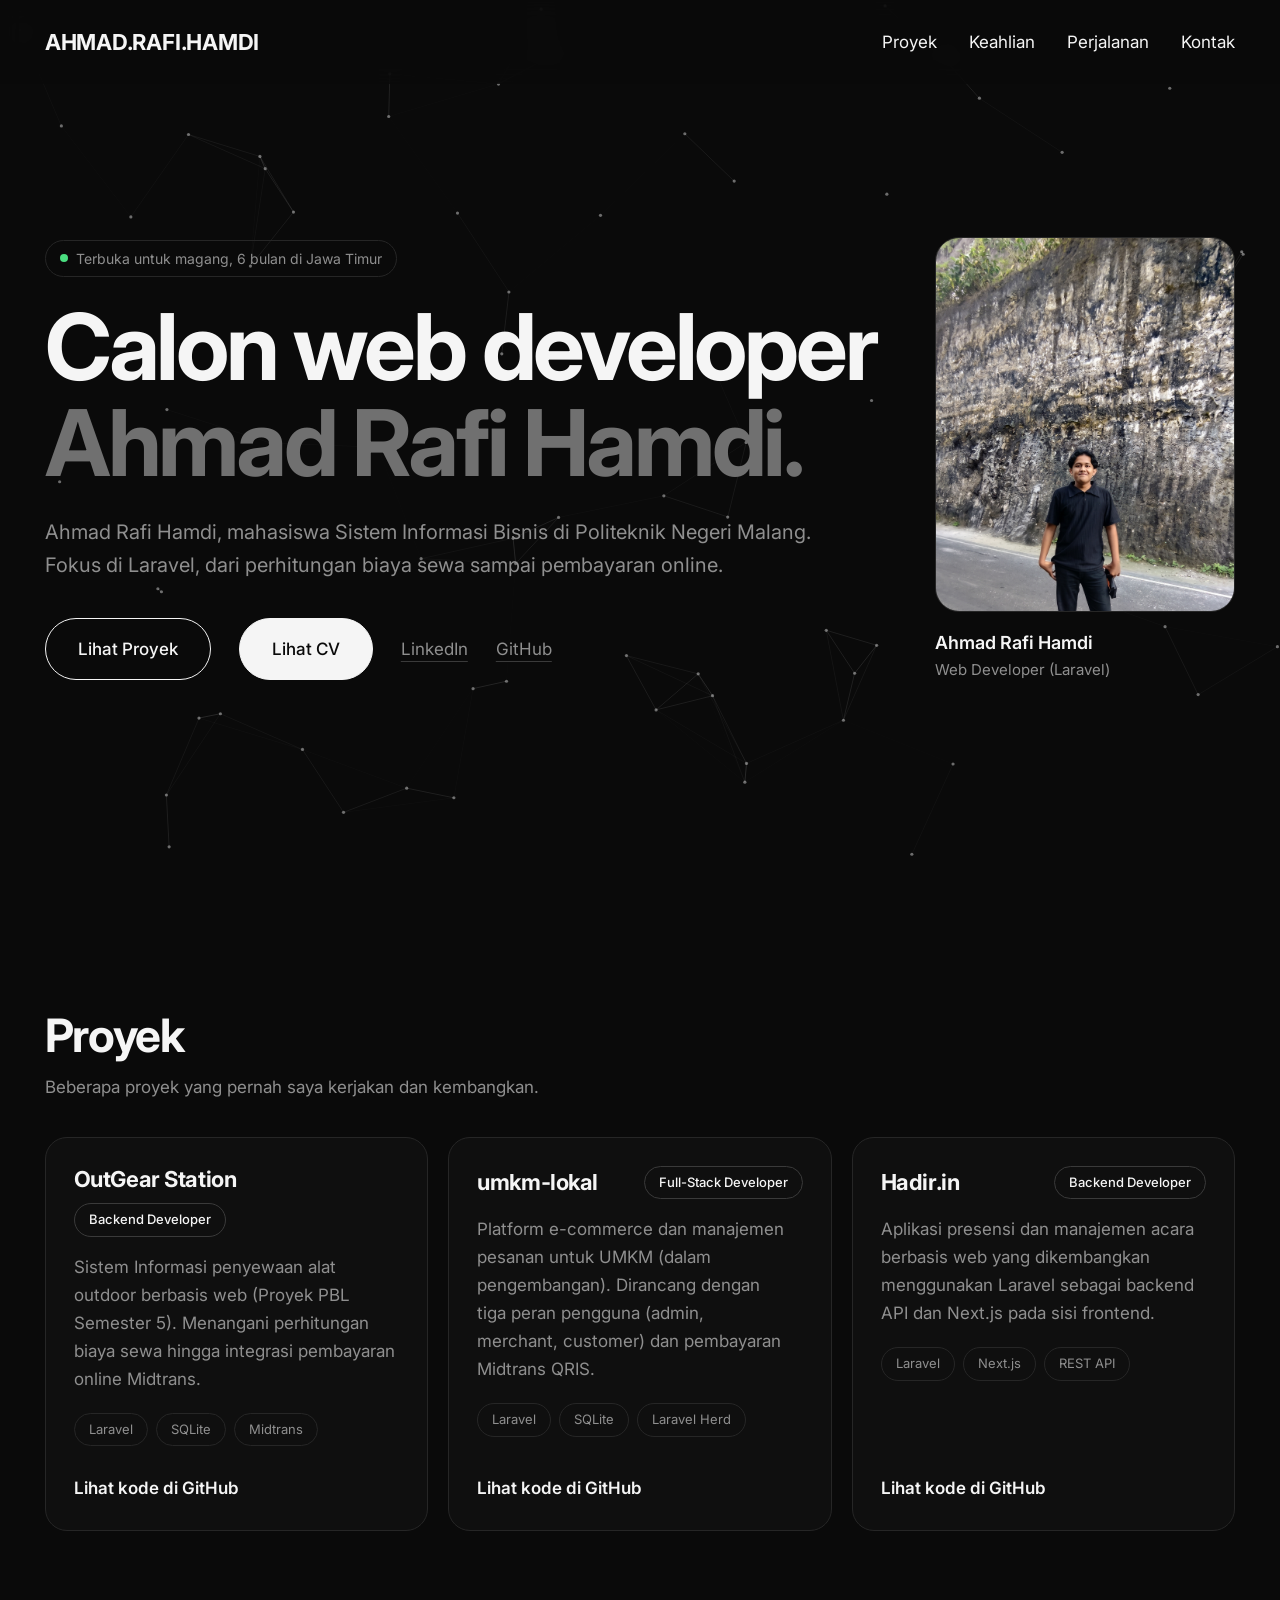
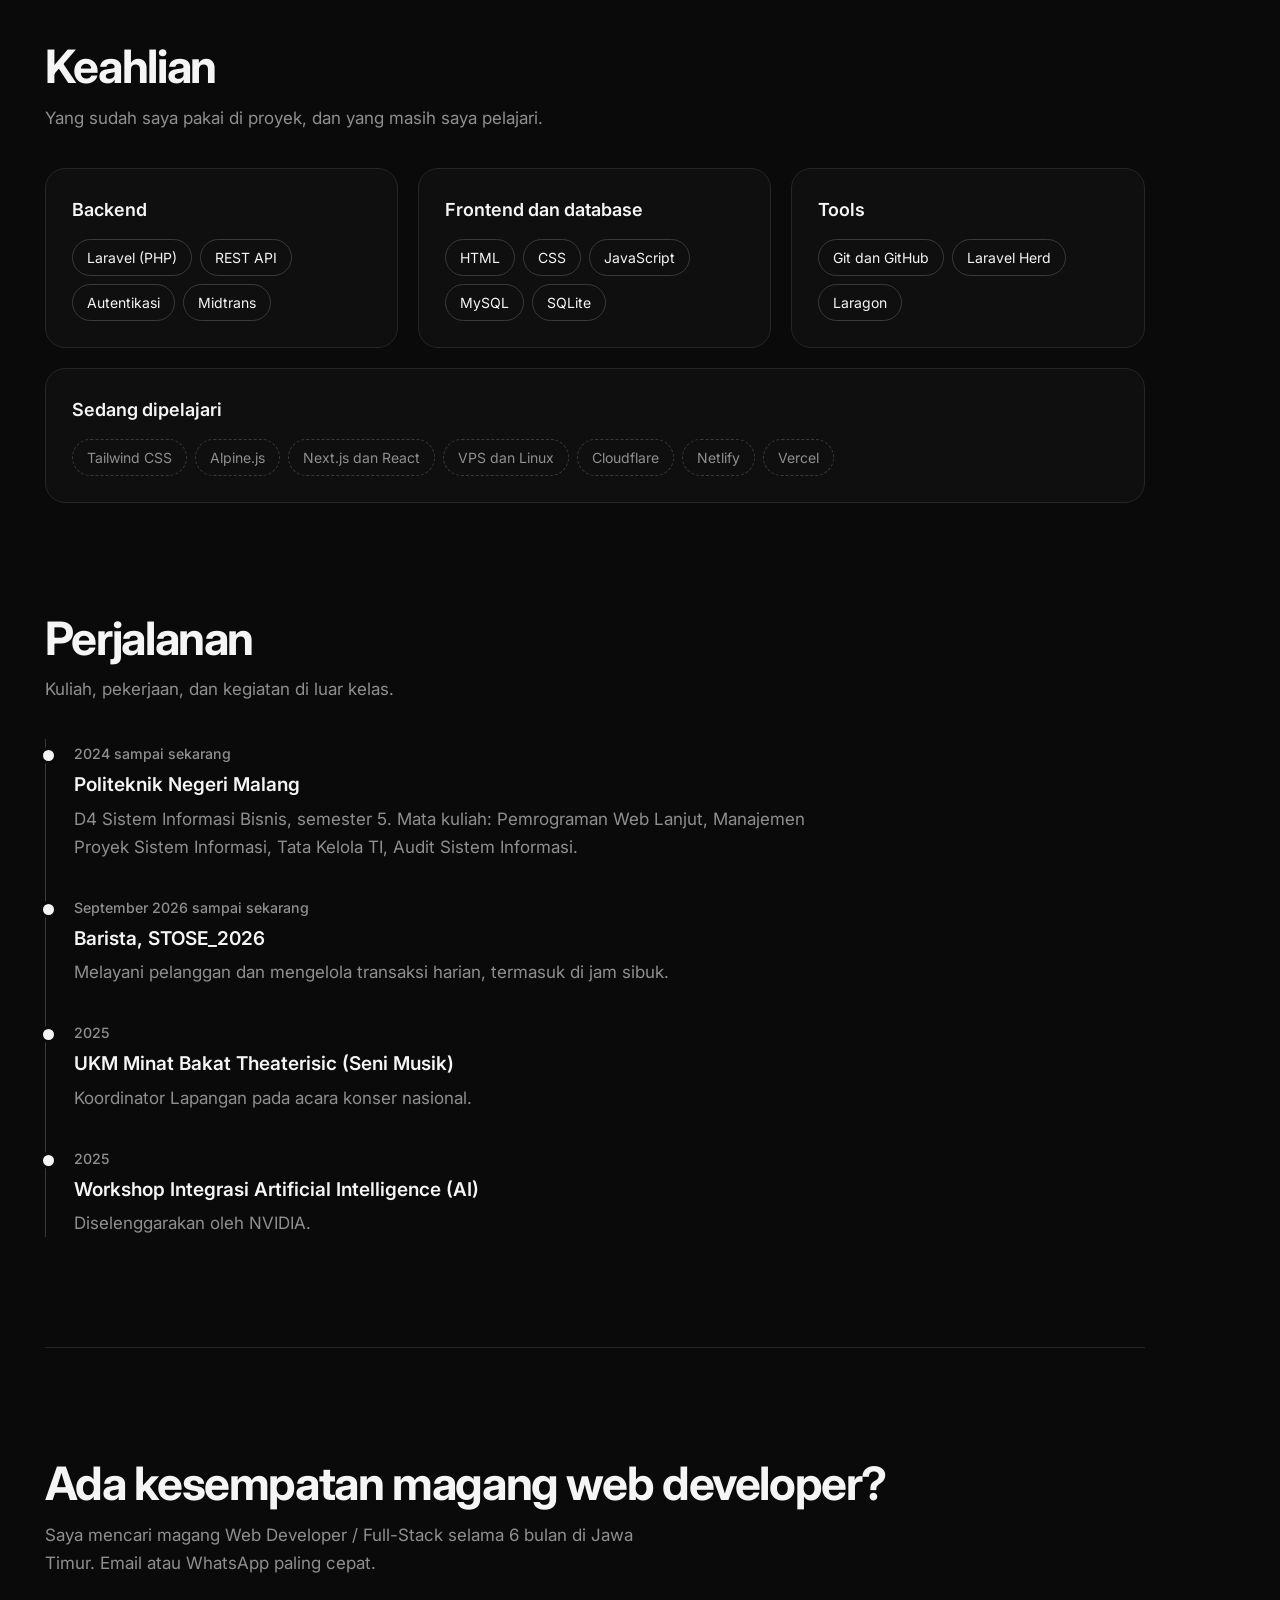
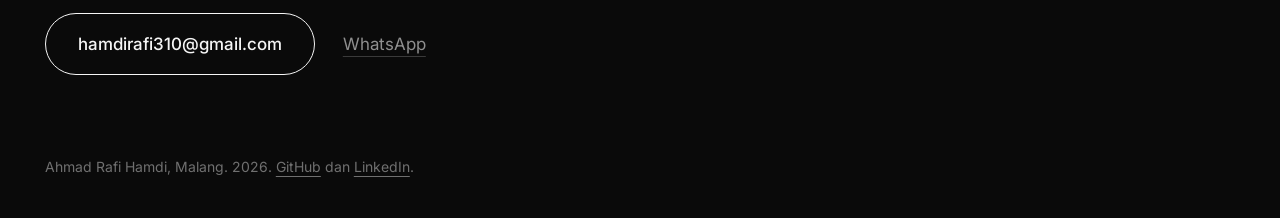
==== index.html @ 50f3faef "LAGI" ====
<!doctype html>
<html lang="id">

<head>
  <meta charset="utf-8">
  <meta name="viewport" content="width=device-width, initial-scale=1, viewport-fit=cover">
  <title>Ahmad Rafi Hamdi | Web Developer</title>
  <meta name="description"
    content="Portofolio Ahmad Rafi Hamdi, mahasiswa Sistem Informasi Bisnis Polinema yang berfokus pada Laravel dan mencari magang Web Developer / Full-Stack.">
  <meta name="theme-color" content="#0A0A0A">
  <meta property="og:type" content="website">
  <meta property="og:title" content="Ahmad Rafi Hamdi | Web Developer (Laravel)">
  <meta property="og:description"
    content="Mahasiswa Sistem Informasi Bisnis Polinema. Backend Laravel, integrasi Midtrans. Mencari magang Web Developer / Full-Stack di Jawa Timur.">
  <link rel="icon"
    href="data:image/svg+xml,%3Csvg xmlns='http://www.w3.org/2000/svg' viewBox='0 0 64 64'%3E%3Crect width='64' height='64' rx='16' fill='%230A0A0A'/%3E%3Ctext x='32' y='42' font-size='28' font-weight='800' text-anchor='middle' fill='white' font-family='sans-serif'%3ERH%3C/text%3E%3C/svg%3E">
  <link rel="preconnect" href="https://fonts.googleapis.com">
  <link rel="preconnect" href="https://fonts.gstatic.com" crossorigin>
  <link href="https://fonts.googleapis.com/css2?family=Inter:wght@400;500;600;700&display=swap" rel="stylesheet">
  <link rel="stylesheet" href="style.css">
</head>

<body>
  <!-- Latar bintang-bintang (digambar oleh script.js) -->
  <canvas id="bg" aria-hidden="true"></canvas>

  <a class="skip" href="#isi">Lewati ke konten</a>
  <header class="nav">
    <div class="wrap">
      <a class="logo" href="#">AHMAD.RAFI.HAMDI</a>
      <nav aria-label="Navigasi utama">
        <a href="#proyek">Proyek</a><a href="#keahlian">Keahlian</a><a href="#perjalanan">Perjalanan</a><a
          href="#kontak">Kontak</a>
      </nav>
    </div>
  </header>

  <main class="wrap" id="isi">
    <!-- Hero -->
    <div class="hero">
      <div>
        <span class="badge">Terbuka untuk magang, 6 bulan di Jawa Timur</span>
        <h1>Calon web developer <span class="redup">Ahmad Rafi Hamdi.</span></h1>
        <p class="lead">Ahmad Rafi Hamdi, mahasiswa Sistem Informasi Bisnis di Politeknik Negeri Malang. Fokus di
          Laravel, dari perhitungan biaya sewa sampai pembayaran online.</p>
        <div class="aksi">
          <a class="btn" href="#proyek">Lihat Proyek</a>
          <!-- Buka CV di tab baru (Preview di browser) -->
          <a class="btn isi" href="https://hamdirafi.github.io/Ahmad_Rafi_Hamdi/CV%20(A4).pdf" target="_blank">Lihat
            CV</a>
          <a class="tautan" href="https://www.linkedin.com/in/ahmad-rafi-hamdi-a902a7327/">LinkedIn</a>
          <a class="tautan" href="https://github.com/hamdirafi">GitHub</a>
        </div>
      </div>
      <div class="id">
        <!-- Foto: simpan di folder yang sama dengan file ini, dengan nama foto.jpeg
           (nama foto.jpg, foto.png, atau foto.webp juga dicoba otomatis).
           Kalau tidak ada yang cocok, tampil inisial RH. -->
        <div class="foto">
          <span class="inisial" aria-hidden="true">RH</span>
          <img src="foto.jpeg" alt="Foto Ahmad Rafi Hamdi" width="400" height="500"
            onerror="var d=['foto.jpg','foto.JPG','foto.png','foto.webp'],n=+(this.dataset.n||0);if(n<d.length){this.dataset.n=n+1;this.src=d[n]}else{this.remove()}">
        </div>
        <h3>Ahmad Rafi Hamdi</h3>
        <p>Web Developer (Laravel)</p>
      </div>
    </div>

    <!-- Proyek -->
    <section id="proyek">
      <h2>Proyek</h2>
      <p class="sub">Beberapa proyek yang pernah saya kerjakan dan kembangkan.</p>
      <div class="kartu-grid">

        <article class="kartu">
          <div class="kartu-atas">
            <h3>OutGear Station</h3><span class="peran">Backend Developer</span>
          </div>
          <p class="desc">Sistem Informasi penyewaan alat outdoor berbasis web (Proyek PBL Semester 5). Menangani
            perhitungan biaya sewa hingga integrasi pembayaran online Midtrans.</p>
          <div class="tags"><span class="tag">Laravel</span><span class="tag">SQLite</span><span
              class="tag">Midtrans</span></div>
          <a class="repo" href="https://github.com/fael83/Pbl-Smt5_Outgear-Station">Lihat kode di GitHub</a>
        </article>

        <article class="kartu">
          <div class="kartu-atas">
            <h3>umkm-lokal</h3><span class="peran">Full-Stack Developer</span>
          </div>
          <p class="desc">Platform e-commerce dan manajemen pesanan untuk UMKM (dalam pengembangan). Dirancang dengan
            tiga peran pengguna (admin, merchant, customer) dan pembayaran Midtrans QRIS.</p>
          <div class="tags"><span class="tag">Laravel</span><span class="tag">SQLite</span><span class="tag">Laravel
              Herd</span></div>
          <a class="repo" href="https://github.com/hamdirafi/umkm-lokal">Lihat kode di GitHub</a>
        </article>

        <article class="kartu">
          <div class="kartu-atas">
            <h3>Hadir.in</h3><span class="peran">Backend Developer</span>
          </div>
          <p class="desc">Aplikasi presensi dan manajemen acara berbasis web yang dikembangkan menggunakan Laravel
            sebagai backend API dan Next.js pada sisi frontend.</p>
          <div class="tags"><span class="tag">Laravel</span><span class="tag">Next.js</span><span class="tag">REST
              API</span></div>
          <a class="repo" href="https://github.com/hamdirafi/hadirin-backend">Lihat kode di GitHub</a>
        </article>

      </div>
    </section>

    <!-- Keahlian -->
    <section id="keahlian" class="col">
      <h2>Keahlian</h2>
      <p class="sub">Yang sudah saya pakai di proyek, dan yang masih saya pelajari.</p>
      <div class="skills">
        <div class="box">
          <h3>Backend</h3>
          <div class="chips"><span class="chip">Laravel (PHP)</span><span class="chip">REST API</span><span
              class="chip">Autentikasi</span><span class="chip">Midtrans</span></div>
        </div>
        <div class="box">
          <h3>Frontend dan database</h3>
          <div class="chips"><span class="chip">HTML</span><span class="chip">CSS</span><span
              class="chip">JavaScript</span><span class="chip">MySQL</span><span class="chip">SQLite</span></div>
        </div>
        <div class="box">
          <h3>Tools</h3>
          <div class="chips"><span class="chip">Git dan GitHub</span><span class="chip">Laravel Herd</span><span
              class="chip">Laragon</span></div>
        </div>
      </div>
      <div class="box box-belajar">
        <h3>Sedang dipelajari</h3>
        <div class="chips"><span class="chip soft">Tailwind CSS</span><span class="chip soft">Alpine.js</span><span
            class="chip soft">Next.js dan React</span><span class="chip soft">VPS dan Linux</span><span
            class="chip soft">Cloudflare</span><span class="chip soft">Netlify</span><span
            class="chip soft">Vercel</span></div>
      </div>
    </section>

    <!-- Perjalanan -->
    <section id="perjalanan" class="col">
      <h2>Perjalanan</h2>
      <p class="sub">Kuliah, pekerjaan, dan kegiatan di luar kelas.</p>
      <ol class="time">
        <li><small>2024 sampai sekarang</small><strong>Politeknik Negeri Malang</strong><span>D4 Sistem Informasi
            Bisnis, semester 5. Mata kuliah: Pemrograman Web Lanjut, Manajemen Proyek Sistem Informasi, Tata Kelola TI,
            Audit Sistem Informasi.</span></li>
        <li><small>September 2026 sampai sekarang</small><strong>Barista, STOSE_2026</strong><span>Melayani pelanggan
            dan mengelola transaksi harian, termasuk di jam sibuk.</span></li>
        <li><small>2025</small><strong>UKM Minat Bakat Theaterisic (Seni
            Musik)</strong><span>Koordinator Lapangan pada acara konser nasional.</span></li>
        <li><small>2025</small><strong>Workshop Integrasi Artificial Intelligence (AI)</strong><span>Diselenggarakan
            oleh NVIDIA.</span></li>
      </ol>
    </section>

    <!-- Kontak -->
    <section id="kontak" class="col kontak">
      <h2>Ada kesempatan magang web developer?</h2>
      <p class="sub">Saya mencari magang Web Developer / Full-Stack selama 6 bulan di Jawa Timur. Email atau WhatsApp
        paling cepat.</p>
      <div class="aksi">
        <!-- Buka langsung compose Gmail di browser -->
        <a class="btn" href="https://mail.google.com/mail/?view=cm&fs=1&to=hamdirafi310@gmail.com"
          target="_blank">hamdirafi310@gmail.com</a>
        <a class="tautan" href="https://wa.me/6283871983300" target="_blank">WhatsApp</a>
      </div>
    </section>
  </main>
  <footer>
    <div class="wrap">Ahmad Rafi Hamdi, Malang. 2026. <a href="https://github.com/hamdirafi">GitHub</a> dan <a
        href="https://www.linkedin.com/in/ahmad-rafi-hamdi-a902a7327/">LinkedIn</a>.</div>
  </footer>

  <script src="script.js" defer></script>
</body>

</html>
---- style.css ----
/* =====================================================
   style.css : tema gelap minimalis, portofolio Ahmad Rafi Hamdi
   Ubah warna di bagian 1.
   ===================================================== */

/* ===== 1. Warna ===== */
:root {
    --bg: #0A0A0A;
    --surface: #111111;
    --ink: #F5F5F5;
    --muted: #8F8F8F;
    --dim: #707070;
    --line: #262626;
    --line2: #3A3A3A;
    --ok: #4ADE80;
    color-scheme: dark;
    box-sizing: border-box;
    padding-top: env(safe-area-inset-top, 0px);
    padding-bottom: env(safe-area-inset-bottom, 0px);
}

/* ===== 2. Dasar ===== */
* {
    box-sizing: border-box
}

html {
    scroll-behavior: smooth;
    scroll-padding-top: 96px;
    background: var(--bg)
}

body {
    margin: 0;
    background: var(--bg);
    color: var(--ink);
    font-family: 'Inter', system-ui, sans-serif;
    font-size: 17px;
    line-height: 1.65;
    -webkit-font-smoothing: antialiased
}

p {
    margin: 0;
    text-wrap: pretty
}

a {
    color: inherit
}

h1,
h2 {
    text-wrap: balance
}

::selection {
    background: var(--ink);
    color: var(--bg)
}

a:focus-visible,
input:focus-visible {
    outline: 2px solid var(--ink);
    outline-offset: 4px;
    border-radius: 6px
}

.skip {
    position: absolute;
    left: -999px;
    top: 12px;
    padding: 10px 16px;
    border-radius: 10px;
    background: var(--ink);
    color: var(--bg);
    font-weight: 600;
    z-index: 10
}

.skip:focus {
    left: 16px
}

#bg {
    position: fixed;
    inset: 0;
    z-index: 0;
    pointer-events: none
}

.nav,
main,
footer {
    position: relative;
    z-index: 1
}

.wrap {
    padding: 0 clamp(20px, 3.5vw, 50px)
}

.col {
    max-width: 1100px
}

h2 {
    margin: 0;
    font-size: clamp(30px, 4.4vw, 46px);
    line-height: 1.1;
    letter-spacing: -0.03em;
    font-weight: 700
}

.sub {
    margin-top: 12px;
    color: var(--muted);
    max-width: 36em
}

section {
    padding: 110px 0 0
}

section.kontak {
    padding: 110px 0 80px
}

/* ===== 3. Navigasi ===== */
.nav {
    position: sticky;
    top: 0;
    z-index: 5;
    background: rgba(10, 10, 10, .72);
    backdrop-filter: blur(12px)
}

.nav .wrap {
    display: flex;
    justify-content: space-between;
    align-items: center;
    height: 84px
}

.logo {
    font-weight: 700;
    font-size: 22px;
    letter-spacing: -0.01em;
    text-decoration: none
}

.nav nav {
    display: flex;
    gap: 32px
}

.nav nav a {
    text-decoration: none
}

.nav nav a:hover {
    color: var(--muted)
}

/* ===== 4. Hero ===== */
.hero {
    min-height: calc(100svh - 84px);
    display: grid;
    grid-template-columns: minmax(0, 1fr) 300px;
    gap: 56px;
    align-items: center;
    padding-bottom: 64px
}

.badge {
    display: inline-flex;
    align-items: center;
    gap: 8px;
    padding: 6px 14px;
    border: 1px solid var(--line);
    border-radius: 999px;
    font-size: 14px;
    color: var(--muted)
}

.badge::before {
    content: "";
    width: 8px;
    height: 8px;
    border-radius: 50%;
    background: var(--ok)
}

h1 {
    margin: 22px 0 0;
    font-size: clamp(44px, 7.2vw, 92px);
    line-height: 1.04;
    letter-spacing: -0.035em;
    font-weight: 700
}

h1 .redup {
    display: block;
    color: var(--dim)
}

.lead {
    margin-top: 26px;
    max-width: 40em;
    font-size: clamp(17px, 1.6vw, 20px);
    color: var(--muted)
}

.aksi {
    display: flex;
    flex-wrap: wrap;
    align-items: center;
    gap: 14px 28px;
    margin-top: 36px
}

.btn {
    display: inline-block;
    padding: 16px 32px;
    border: 1px solid var(--ink);
    border-radius: 999px;
    color: var(--ink);
    text-decoration: none;
    font-weight: 500;
    transition: background .2s, color .2s
}

.btn:hover {
    background: var(--ink);
    color: var(--bg)
}

.btn.isi {
    background: var(--ink);
    color: var(--bg)
}

.btn.isi:hover {
    background: transparent;
    color: var(--ink)
}

.tautan {
    color: var(--muted);
    text-decoration: underline;
    text-underline-offset: 6px;
    text-decoration-color: var(--line2)
}

.tautan:hover {
    color: var(--ink)
}

.id {
    justify-self: end;
    width: 100%
}

.foto {
    position: relative;
    aspect-ratio: 4/5;
    border-radius: 24px;
    overflow: hidden;
    background: var(--surface);
    border: 1px solid var(--line);
    display: grid;
    place-items: center
}

.foto img {
    position: absolute;
    inset: 0;
    width: 100%;
    height: 100%;
    object-fit: cover;
    object-position: center top
}

.inisial {
    font-size: 56px;
    font-weight: 700;
    color: var(--dim)
}

.id h3 {
    margin: 16px 0 0;
    font-size: 18px;
    font-weight: 600
}

.id p {
    color: var(--muted);
    font-size: 15px
}

/* ===== 5. Proyek (3 kartu) ===== */
.kartu-grid {
    margin-top: 36px;
    display: grid;
    grid-template-columns: repeat(3, 1fr);
    gap: 20px
}

.kartu {
    display: flex;
    flex-direction: column;
    background: rgba(17, 17, 17, .85);
    border: 1px solid var(--line);
    border-radius: 22px;
    padding: 28px
}

.kartu-atas {
    display: flex;
    flex-wrap: wrap;
    justify-content: space-between;
    align-items: center;
    gap: 10px 12px
}

.kartu h3 {
    margin: 0;
    font-size: 22px;
    line-height: 1.25;
    letter-spacing: -0.02em;
    font-weight: 700
}

.peran {
    flex: none;
    padding: 5px 14px;
    border: 1px solid var(--line2);
    border-radius: 999px;
    font-size: 13px;
    font-weight: 500;
    white-space: nowrap
}

.kartu .desc {
    margin-top: 16px;
    color: var(--muted)
}

.tags {
    display: flex;
    flex-wrap: wrap;
    gap: 8px;
    margin-top: 20px
}

.tag {
    padding: 5px 14px;
    border: 1px solid var(--line);
    border-radius: 999px;
    color: var(--muted);
    font-size: 13px
}

.kartu .repo {
    align-self: flex-start;
    margin-top: auto;
    padding-top: 28px;
    font-weight: 600;
    text-decoration: none
}

.kartu .repo:hover {
    text-decoration: underline;
    text-underline-offset: 6px
}

/* ===== 6. Keahlian ===== */
.skills {
    margin-top: 36px;
    display: grid;
    grid-template-columns: repeat(3, 1fr);
    gap: 20px
}

.box {
    background: rgba(17, 17, 17, .85);
    border: 1px solid var(--line);
    border-radius: 20px;
    padding: 26px
}

.box h3 {
    margin: 0 0 14px;
    font-size: 18px;
    font-weight: 600
}

.box-belajar {
    margin-top: 20px
}

.chips {
    display: flex;
    flex-wrap: wrap;
    gap: 8px
}

.chip {
    padding: 6px 14px;
    border: 1px solid var(--line2);
    border-radius: 999px;
    font-size: 14px
}

.chip.soft {
    border-style: dashed;
    color: var(--muted)
}

/* ===== 7. Perjalanan ===== */
.time {
    margin: 36px 0 0;
    padding: 0 0 0 28px;
    list-style: none;
    border-left: 1px solid var(--line2);
    display: grid;
    gap: 32px
}

.time li {
    position: relative
}

.time li::before {
    content: "";
    position: absolute;
    left: -34px;
    top: 8px;
    width: 11px;
    height: 11px;
    border-radius: 50%;
    background: var(--ink);
    border: 3px solid var(--bg)
}

.time small {
    color: var(--muted);
    font-weight: 500
}

.time strong {
    display: block;
    font-size: 19px;
    margin-top: 2px;
    font-weight: 600
}

.time span {
    display: block;
    color: var(--muted);
    margin-top: 4px;
    max-width: 46em
}

/* ===== 8. Kontak dan footer ===== */
.kontak {
    border-top: 1px solid var(--line);
    margin-top: 110px
}

footer {
    padding: 0 0 40px;
    color: var(--dim);
    font-size: 14px
}

footer a {
    text-underline-offset: 4px
}

@media (max-width:820px) {
    body {
        font-size: 16px
    }

    section {
        padding-top: 72px
    }

    section.kontak {
        padding: 72px 0 56px;
        margin-top: 72px
    }

    .nav .wrap {
        height: 68px
    }

    .logo {
        font-size: 16px
    }

    .nav nav {
        gap: 0
    }

    .nav nav a:not(:last-child) {
        display: none
    }

    .hero {
        grid-template-columns: 1fr;
        gap: 44px;
        min-height: 0;
        padding: 48px 0 0
    }

    .id {
        justify-self: start;
        max-width: 300px
    }

    .skills {
        grid-template-columns: 1fr
    }
}

/* Layar sedang: 3 kartu tetap berjajar, hanya kartunya dirapatkan */
@media (max-width:1100px) {
    .kartu {
        padding: 22px
    }

    .kartu h3 {
        font-size: 20px
    }
}

/* Layar kecil (HP dan tablet kecil): kartu menumpuk satu kolom */
@media (max-width:900px) {
    .kartu-grid {
        grid-template-columns: 1fr
    }
}
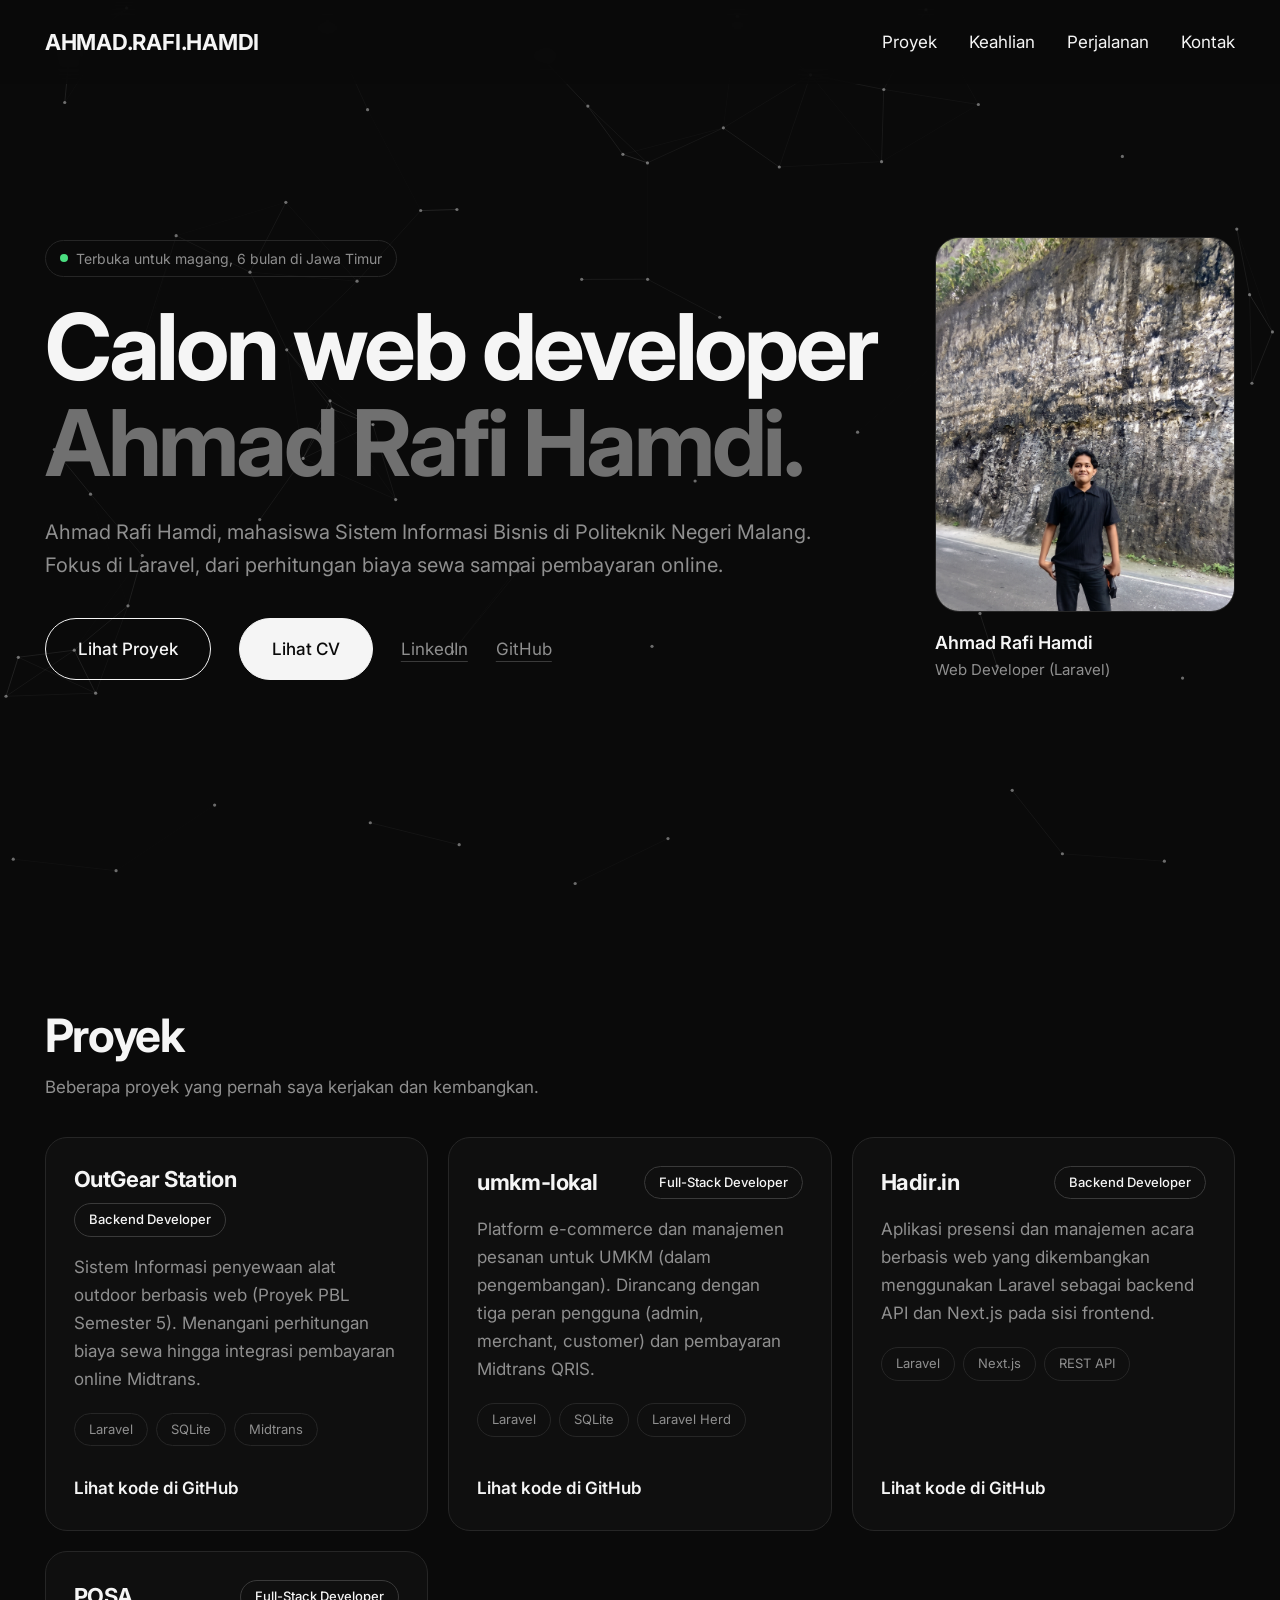
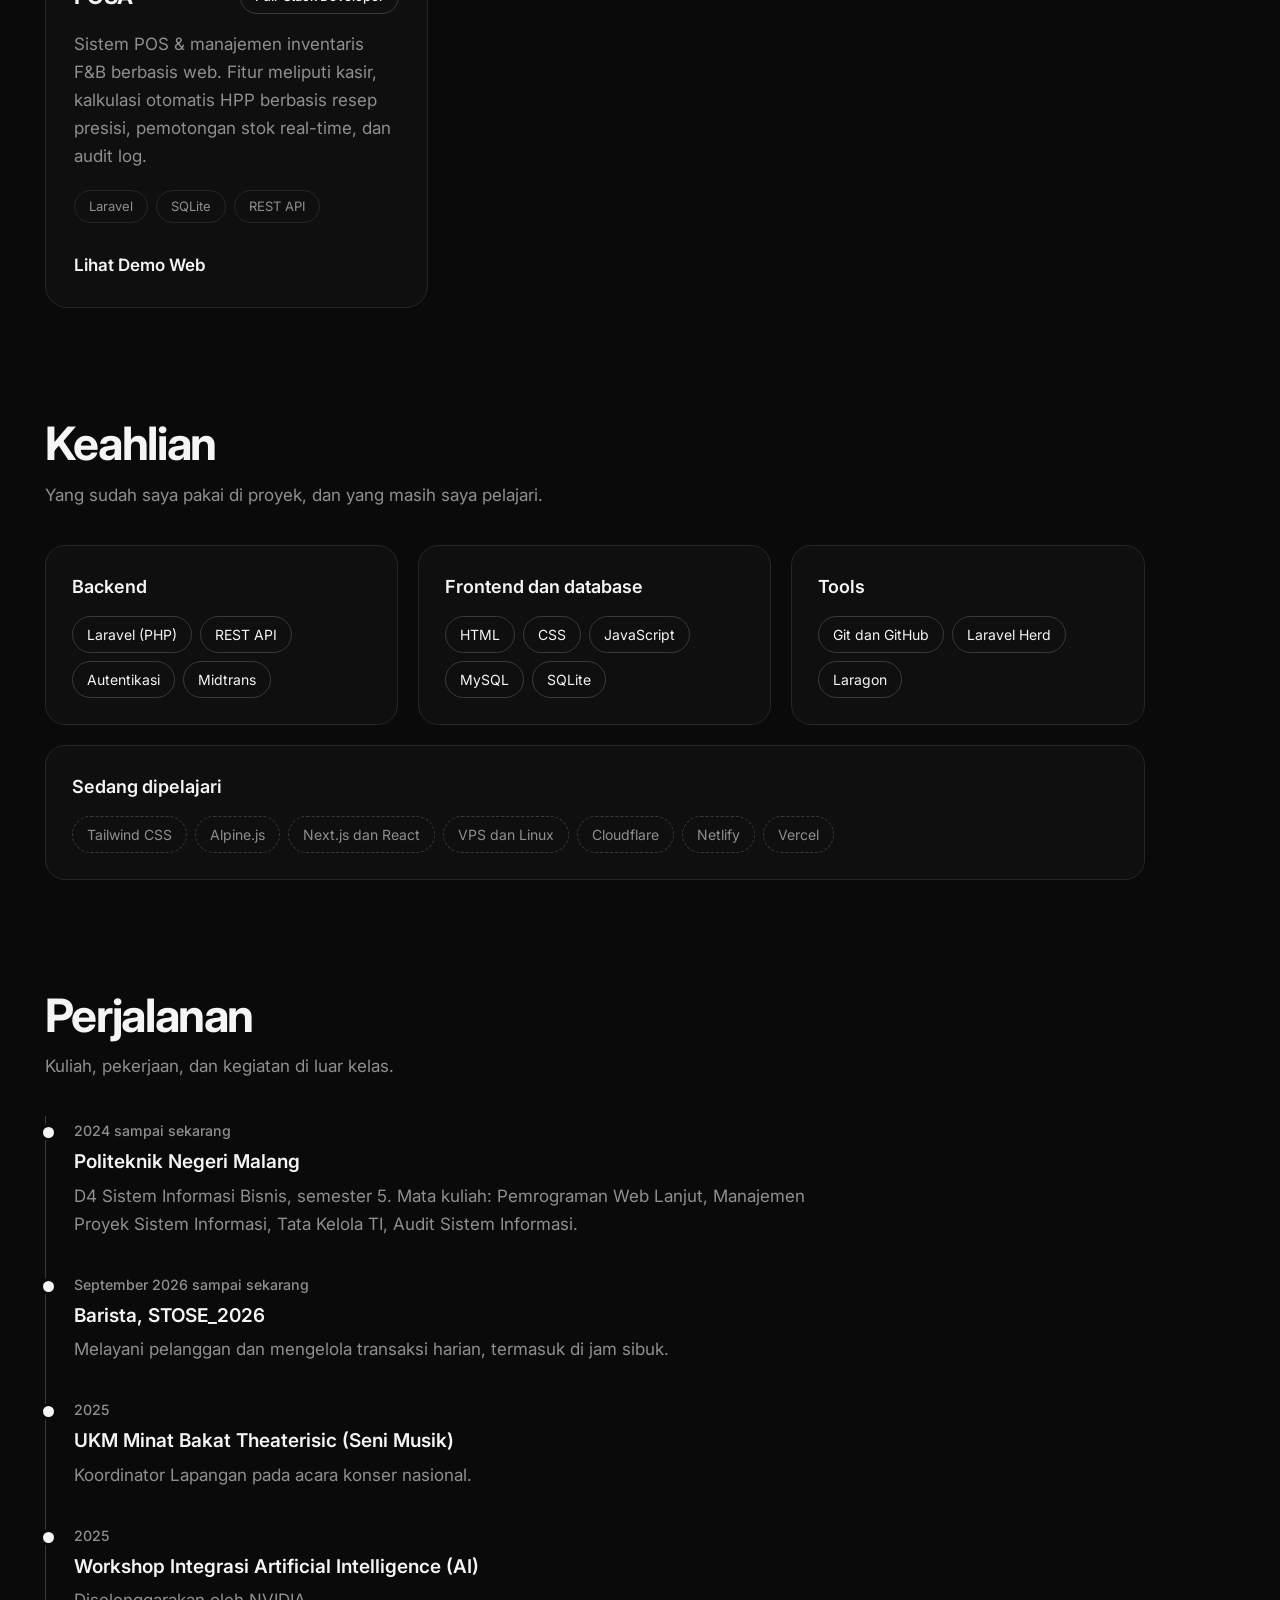
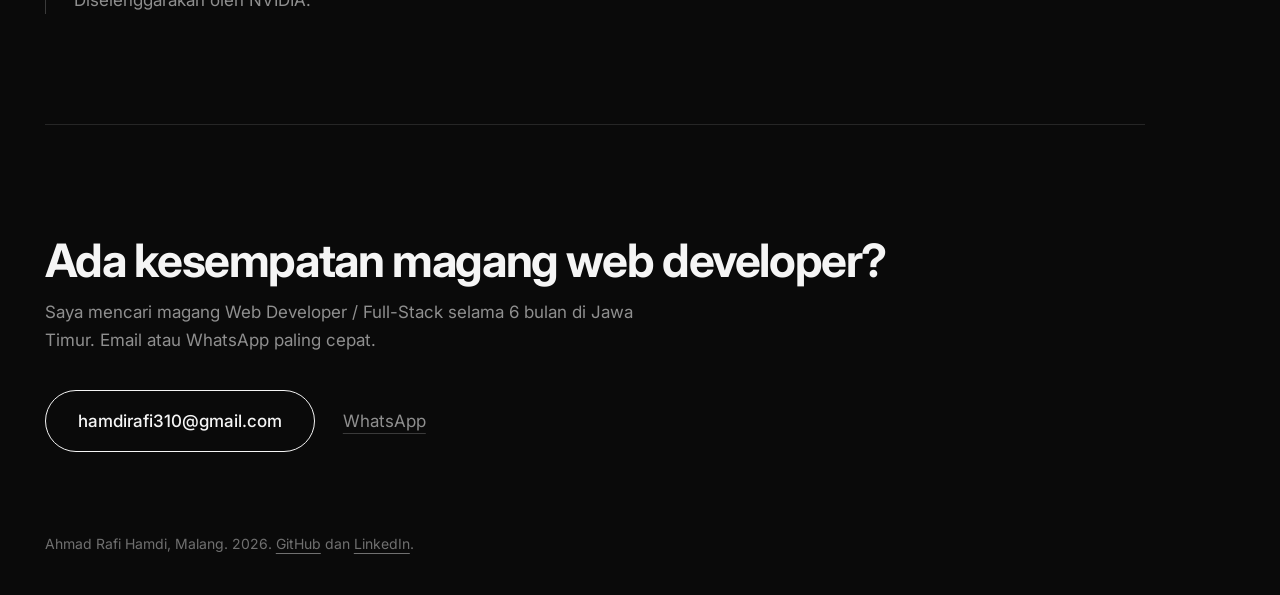
==== commit cf84b704: "up" ====
--- a/index.html
+++ b/index.html
@@ -80,7 +80,8 @@
             perhitungan biaya sewa hingga integrasi pembayaran online Midtrans.</p>
           <div class="tags"><span class="tag">Laravel</span><span class="tag">SQLite</span><span
               class="tag">Midtrans</span></div>
-          <a class="repo" href="https://github.com/fael83/Pbl-Smt5_Outgear-Station">Lihat kode di GitHub</a>
+          <a class="repo" href="https://github.com/fael83/Pbl-Smt5_Outgear-Station" target="_blank"
+            rel="noopener noreferrer">Lihat kode di GitHub</a>
         </article>
 
         <article class="kartu">
@@ -91,7 +92,8 @@
             tiga peran pengguna (admin, merchant, customer) dan pembayaran Midtrans QRIS.</p>
           <div class="tags"><span class="tag">Laravel</span><span class="tag">SQLite</span><span class="tag">Laravel
               Herd</span></div>
-          <a class="repo" href="https://github.com/hamdirafi/umkm-lokal">Lihat kode di GitHub</a>
+          <a class="repo" href="https://github.com/hamdirafi/umkm-lokal" target="_blank" rel="noopener noreferrer">Lihat
+            kode di GitHub</a>
         </article>
 
         <article class="kartu">
@@ -102,7 +104,20 @@
             sebagai backend API dan Next.js pada sisi frontend.</p>
           <div class="tags"><span class="tag">Laravel</span><span class="tag">Next.js</span><span class="tag">REST
               API</span></div>
-          <a class="repo" href="https://github.com/hamdirafi/hadirin-backend">Lihat kode di GitHub</a>
+          <a class="repo" href="https://github.com/hamdirafi/hadirin-backend" target="_blank"
+            rel="noopener noreferrer">Lihat kode di GitHub</a>
+        </article>
+
+        <article class="kartu">
+          <div class="kartu-atas">
+            <h3>POSA</h3><span class="peran">Full-Stack Developer</span>
+          </div>
+          <p class="desc">Sistem POS & manajemen inventaris F&B berbasis web. Fitur meliputi kasir, kalkulasi otomatis
+            HPP berbasis resep presisi, pemotongan stok real-time, dan audit log.</p>
+          <div class="tags"><span class="tag">Laravel</span><span class="tag">SQLite</span><span class="tag">REST
+              API</span></div>
+          <a class="repo" href="https://anantha1628.github.io/projek_bisnis/" target="_blank"
+            rel="noopener noreferrer">Lihat Demo Web</a>
         </article>
 
       </div>
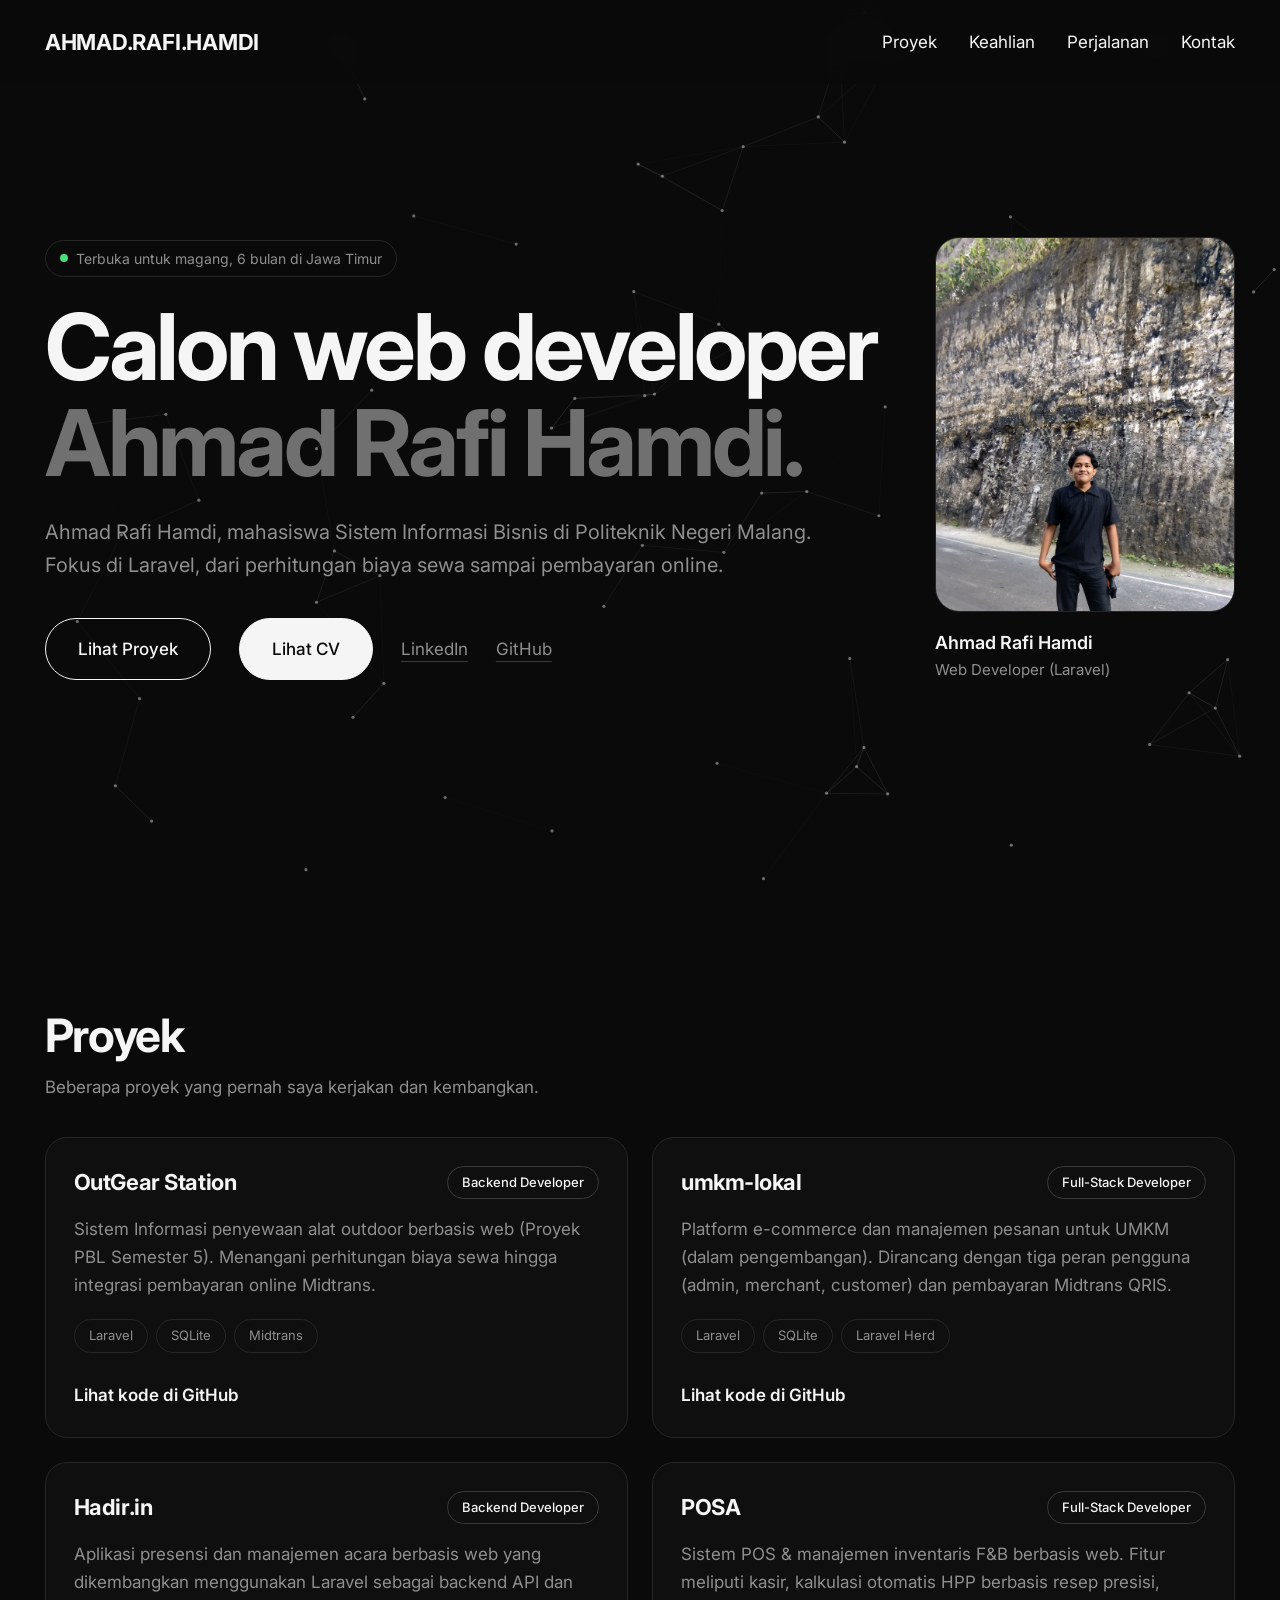
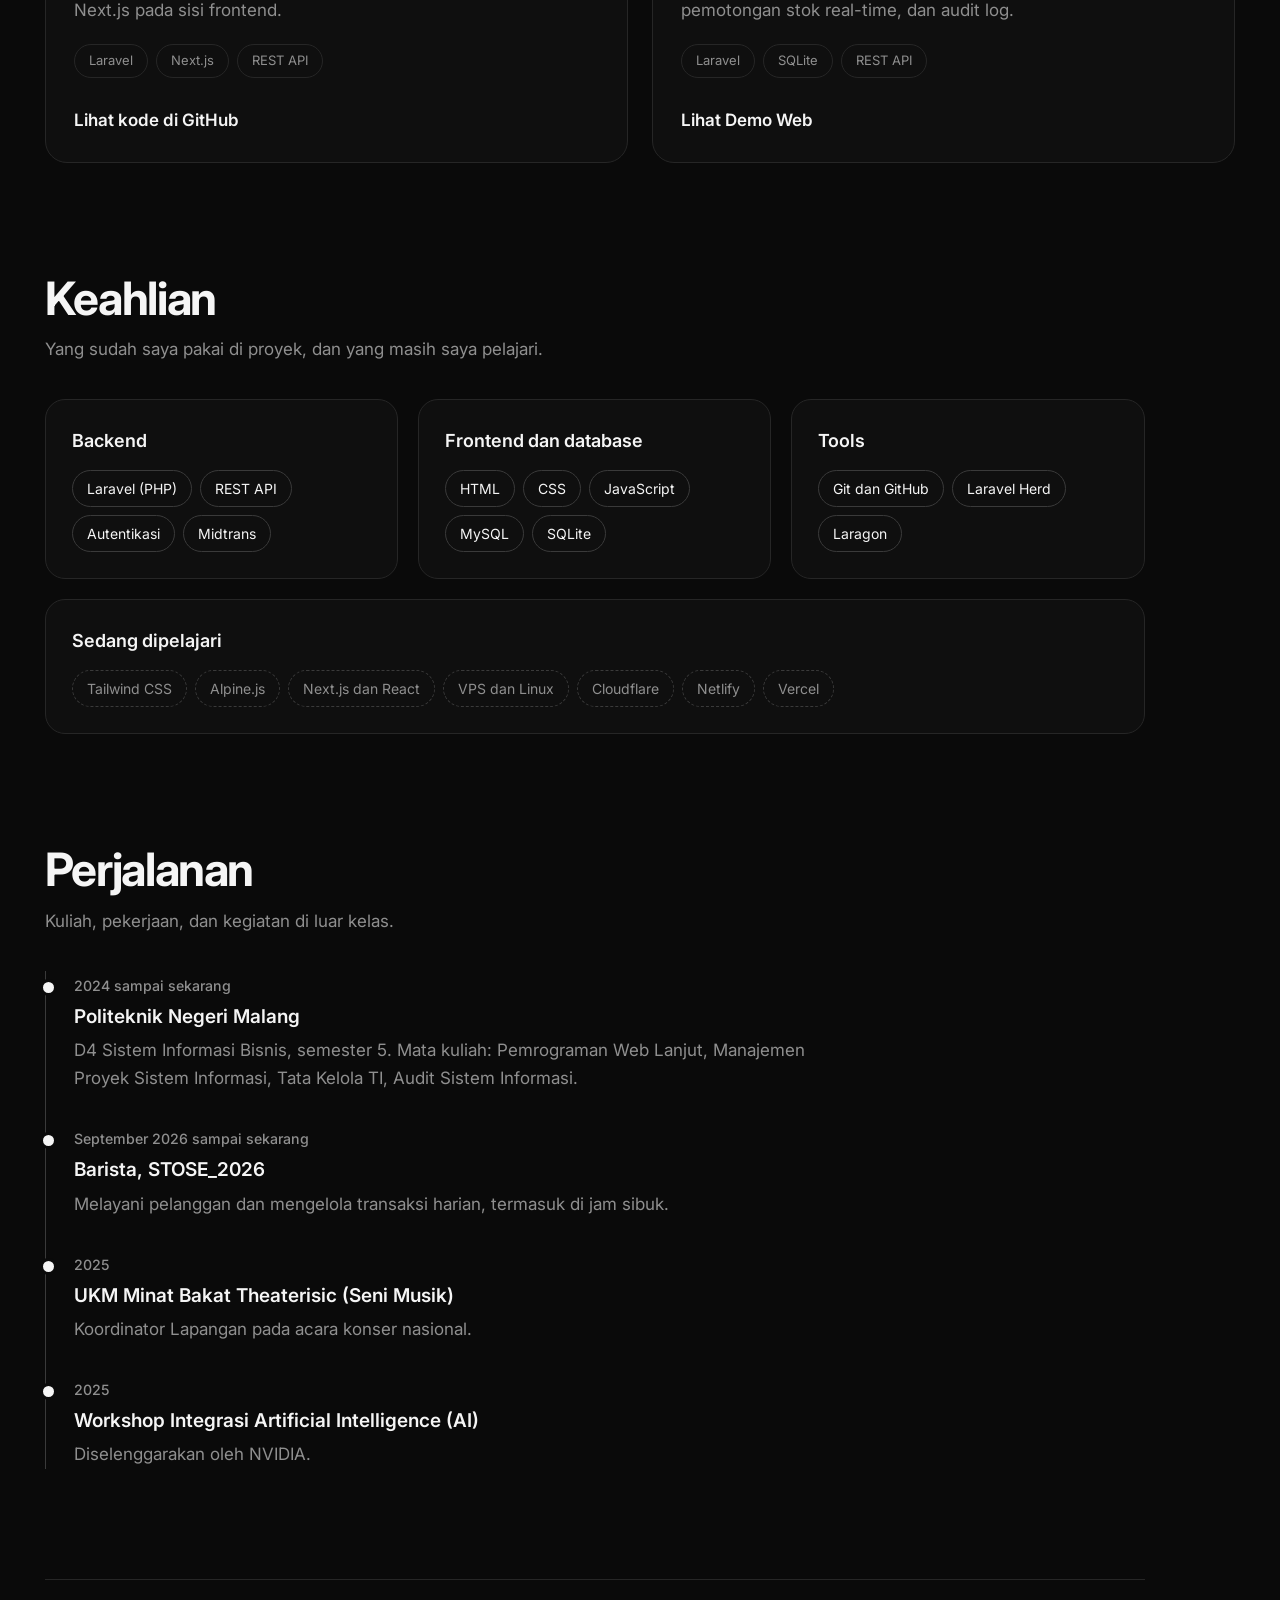
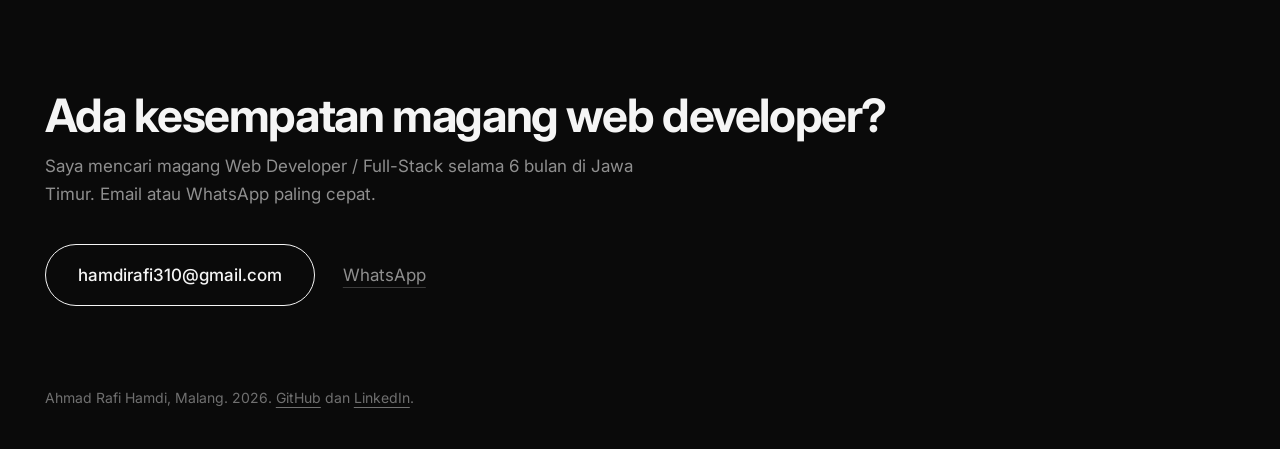
==== commit fe6323d4: "halo" ====
--- a/index.html
+++ b/index.html
@@ -46,7 +46,8 @@
         <div class="aksi">
           <a class="btn" href="#proyek">Lihat Proyek</a>
           <!-- Buka CV di tab baru (Preview di browser) -->
-          <a class="btn isi" href="https://hamdirafi.github.io/Ahmad_Rafi_Hamdi/CV%20(A4).pdf" target="_blank">Lihat
+          <a class="btn isi" href="https://hamdirafi.github.io/Ahmad_Rafi_Hamdi/CV_Ahmad_Rafi_Hamdi (1)"
+            target="_blank">Lihat
             CV</a>
           <a class="tautan" href="https://www.linkedin.com/in/ahmad-rafi-hamdi-a902a7327/">LinkedIn</a>
           <a class="tautan" href="https://github.com/hamdirafi">GitHub</a>
--- a/style.css
+++ b/style.css
@@ -525,20 +525,18 @@
     }
 }
 
-/* Layar sedang: 3 kartu tetap berjajar, hanya kartunya dirapatkan */
-@media (max-width:1100px) {
-    .kartu {
-        padding: 22px
-    }
-
-    .kartu h3 {
-        font-size: 20px
-    }
-}
-
-/* Layar kecil (HP dan tablet kecil): kartu menumpuk satu kolom */
-@media (max-width:900px) {
+.kartu-grid {
+    display: grid;
+    /* Paksa menjadi 2 kolom rata di layar desktop */
+    grid-template-columns: repeat(2, 1fr);
+    gap: 1.5rem;
+    /* sesuaikan jarak antar kartu */
+}
+
+/* Biar tetap responsif dan rapi saat dibuka di layar HP */
+@media (max-width: 768px) {
     .kartu-grid {
-        grid-template-columns: 1fr
+        grid-template-columns: 1fr;
+        /* Jadi 1 kolom di HP */
     }
 }
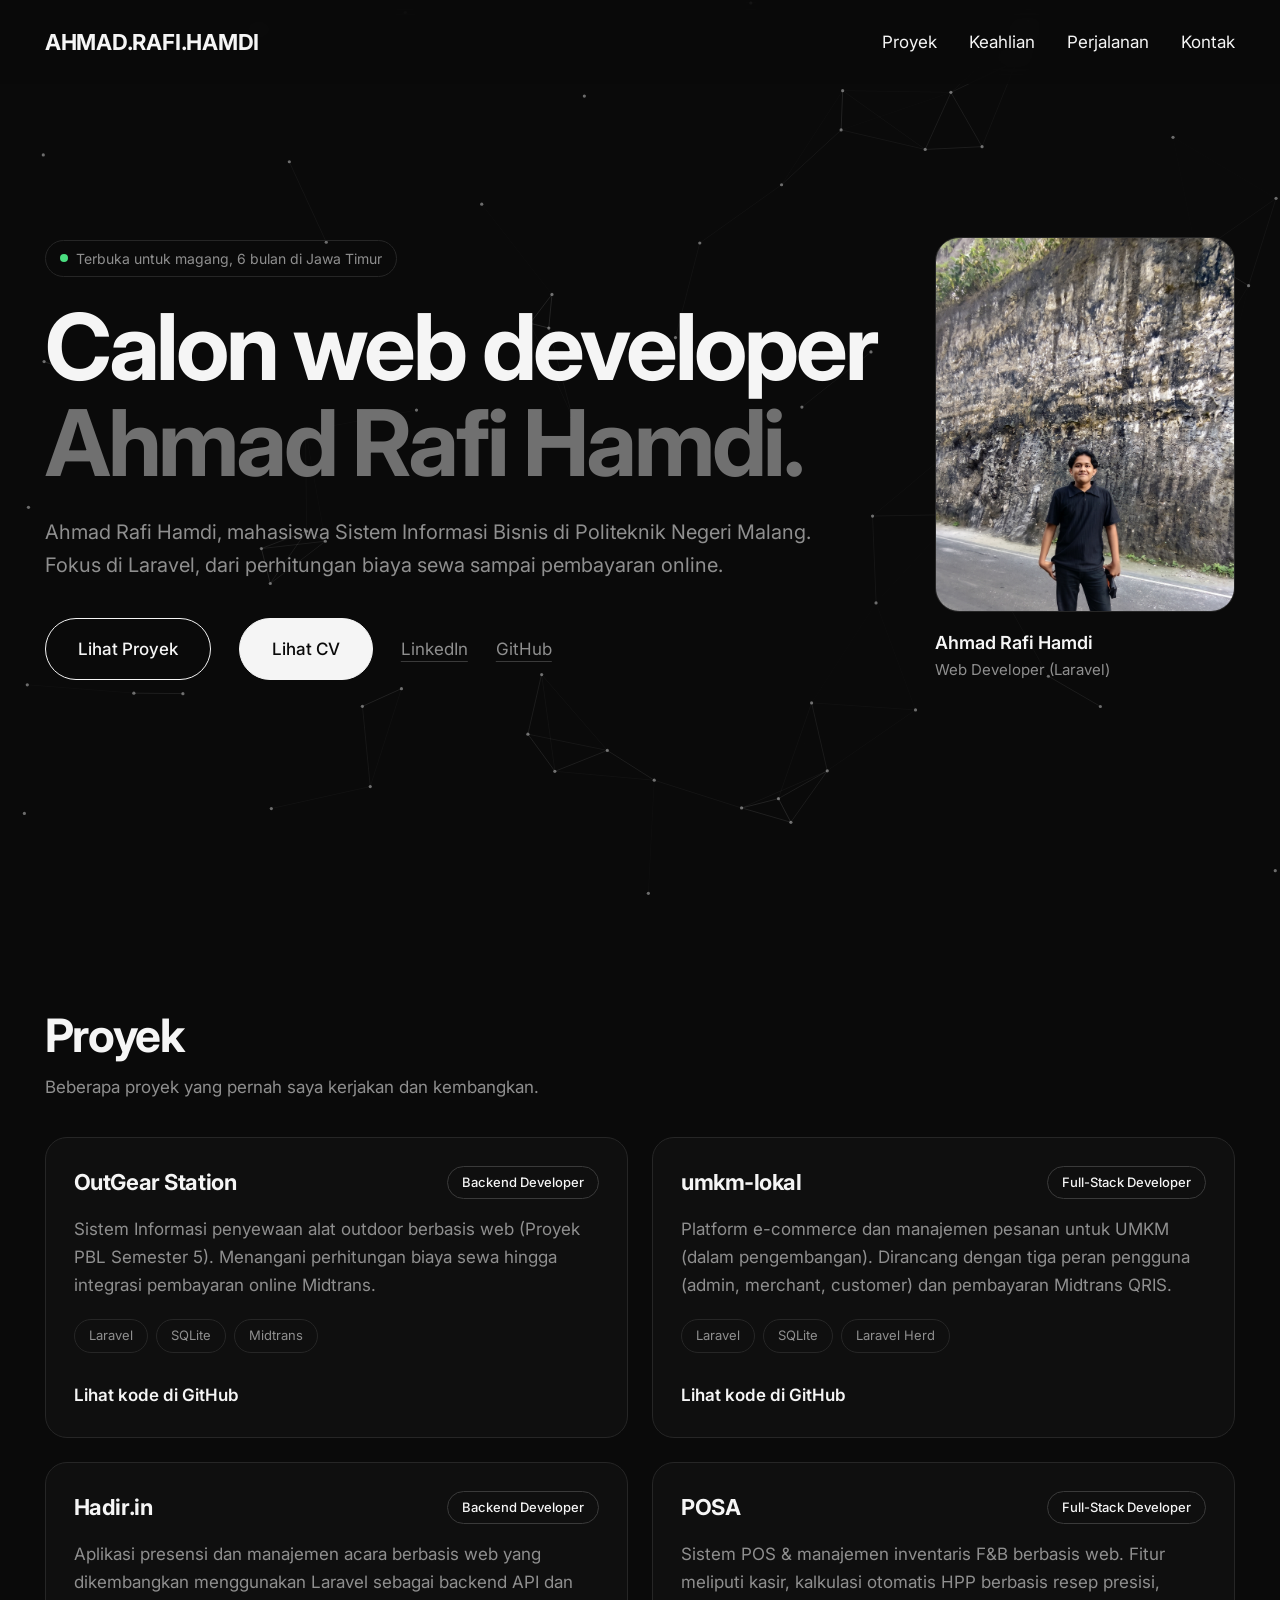
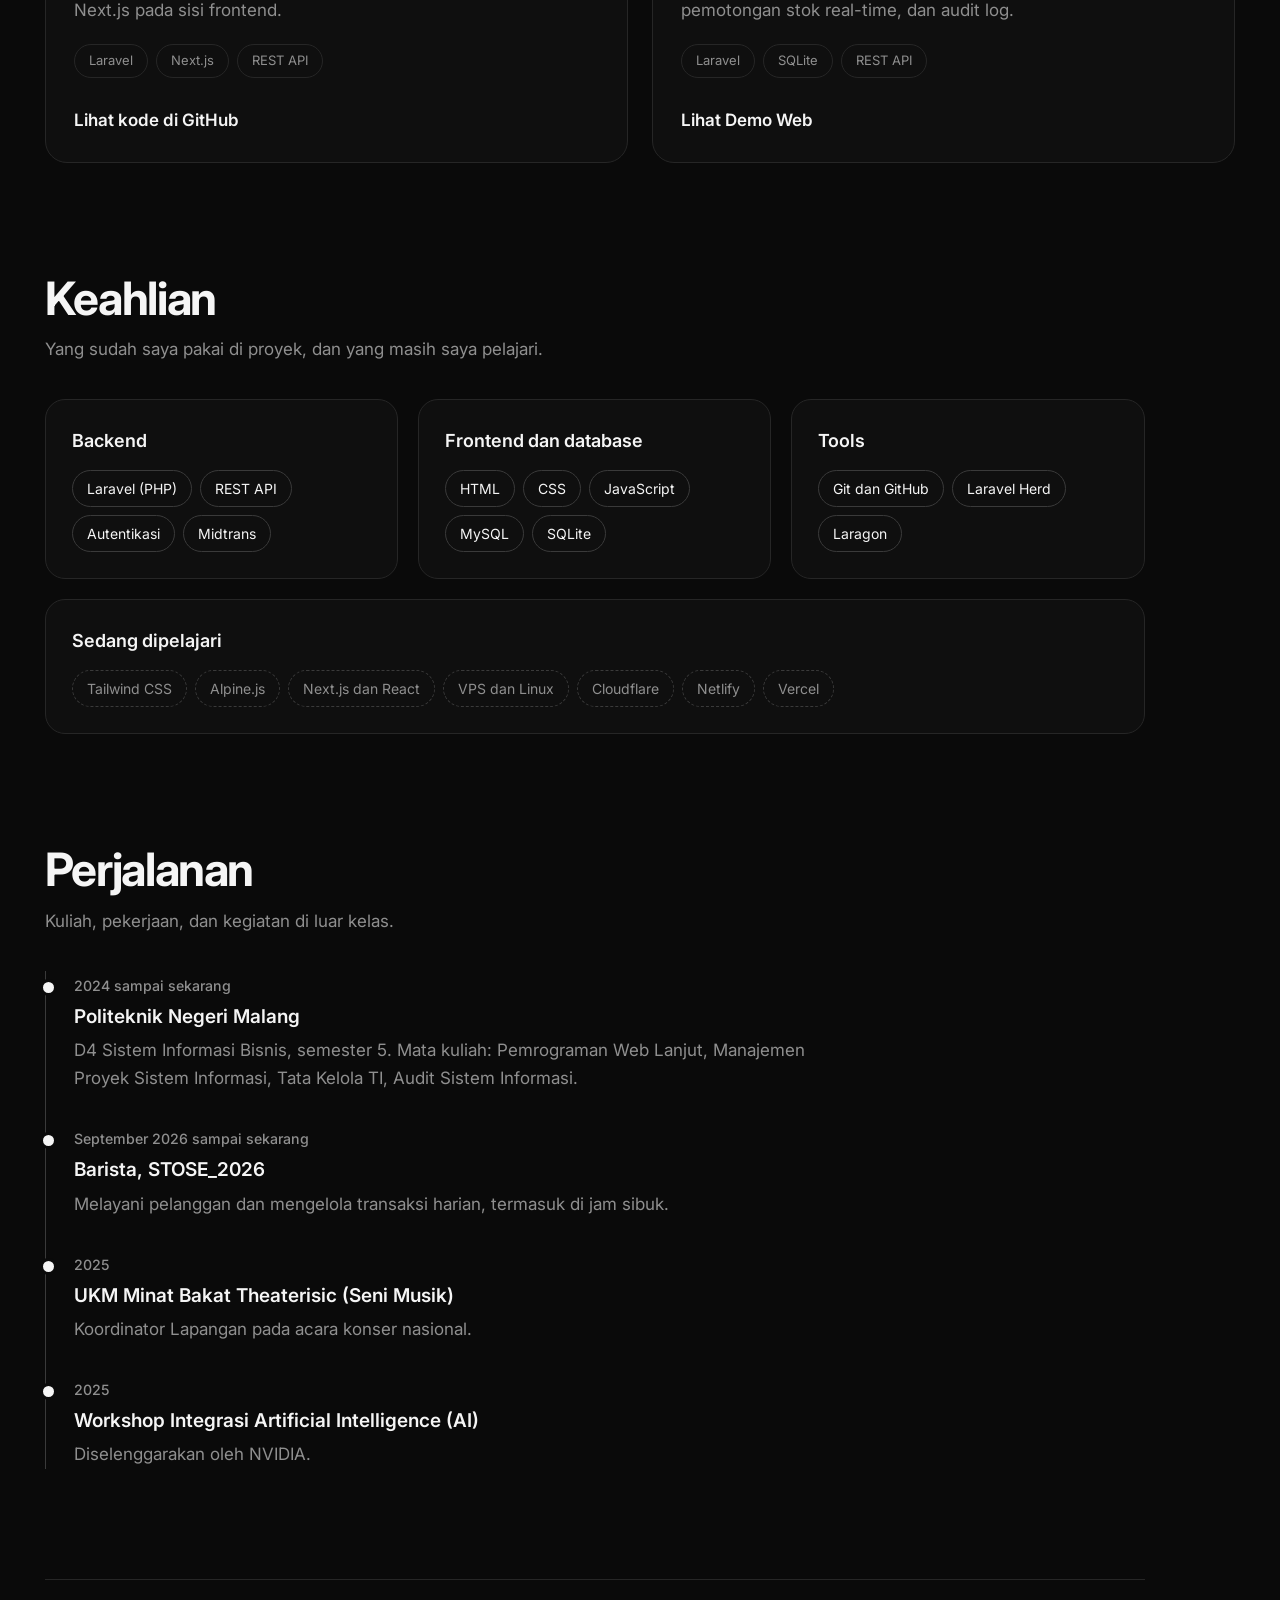
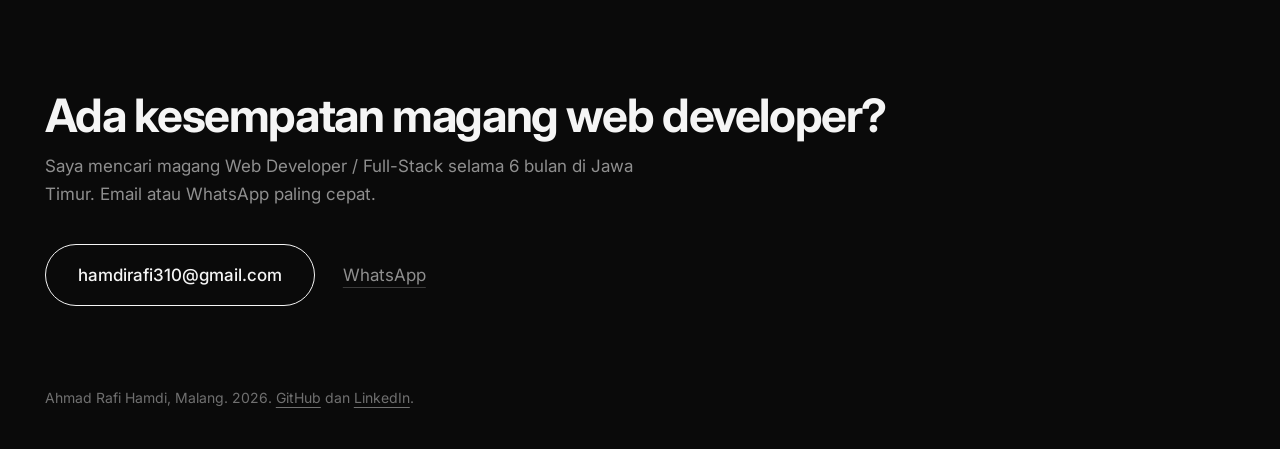
==== commit 62162bbb: "lagi" ====
--- a/index.html
+++ b/index.html
@@ -46,7 +46,7 @@
         <div class="aksi">
           <a class="btn" href="#proyek">Lihat Proyek</a>
           <!-- Buka CV di tab baru (Preview di browser) -->
-          <a class="btn isi" href="https://hamdirafi.github.io/Ahmad_Rafi_Hamdi/CV_Ahmad_Rafi_Hamdi (1)"
+          <a class="btn isi" href="https://hamdirafi.github.io/Ahmad_Rafi_Hamdi/CV_Ahmad_Rafi_Hamdi (1).pdf"
             target="_blank">Lihat
             CV</a>
           <a class="tautan" href="https://www.linkedin.com/in/ahmad-rafi-hamdi-a902a7327/">LinkedIn</a>
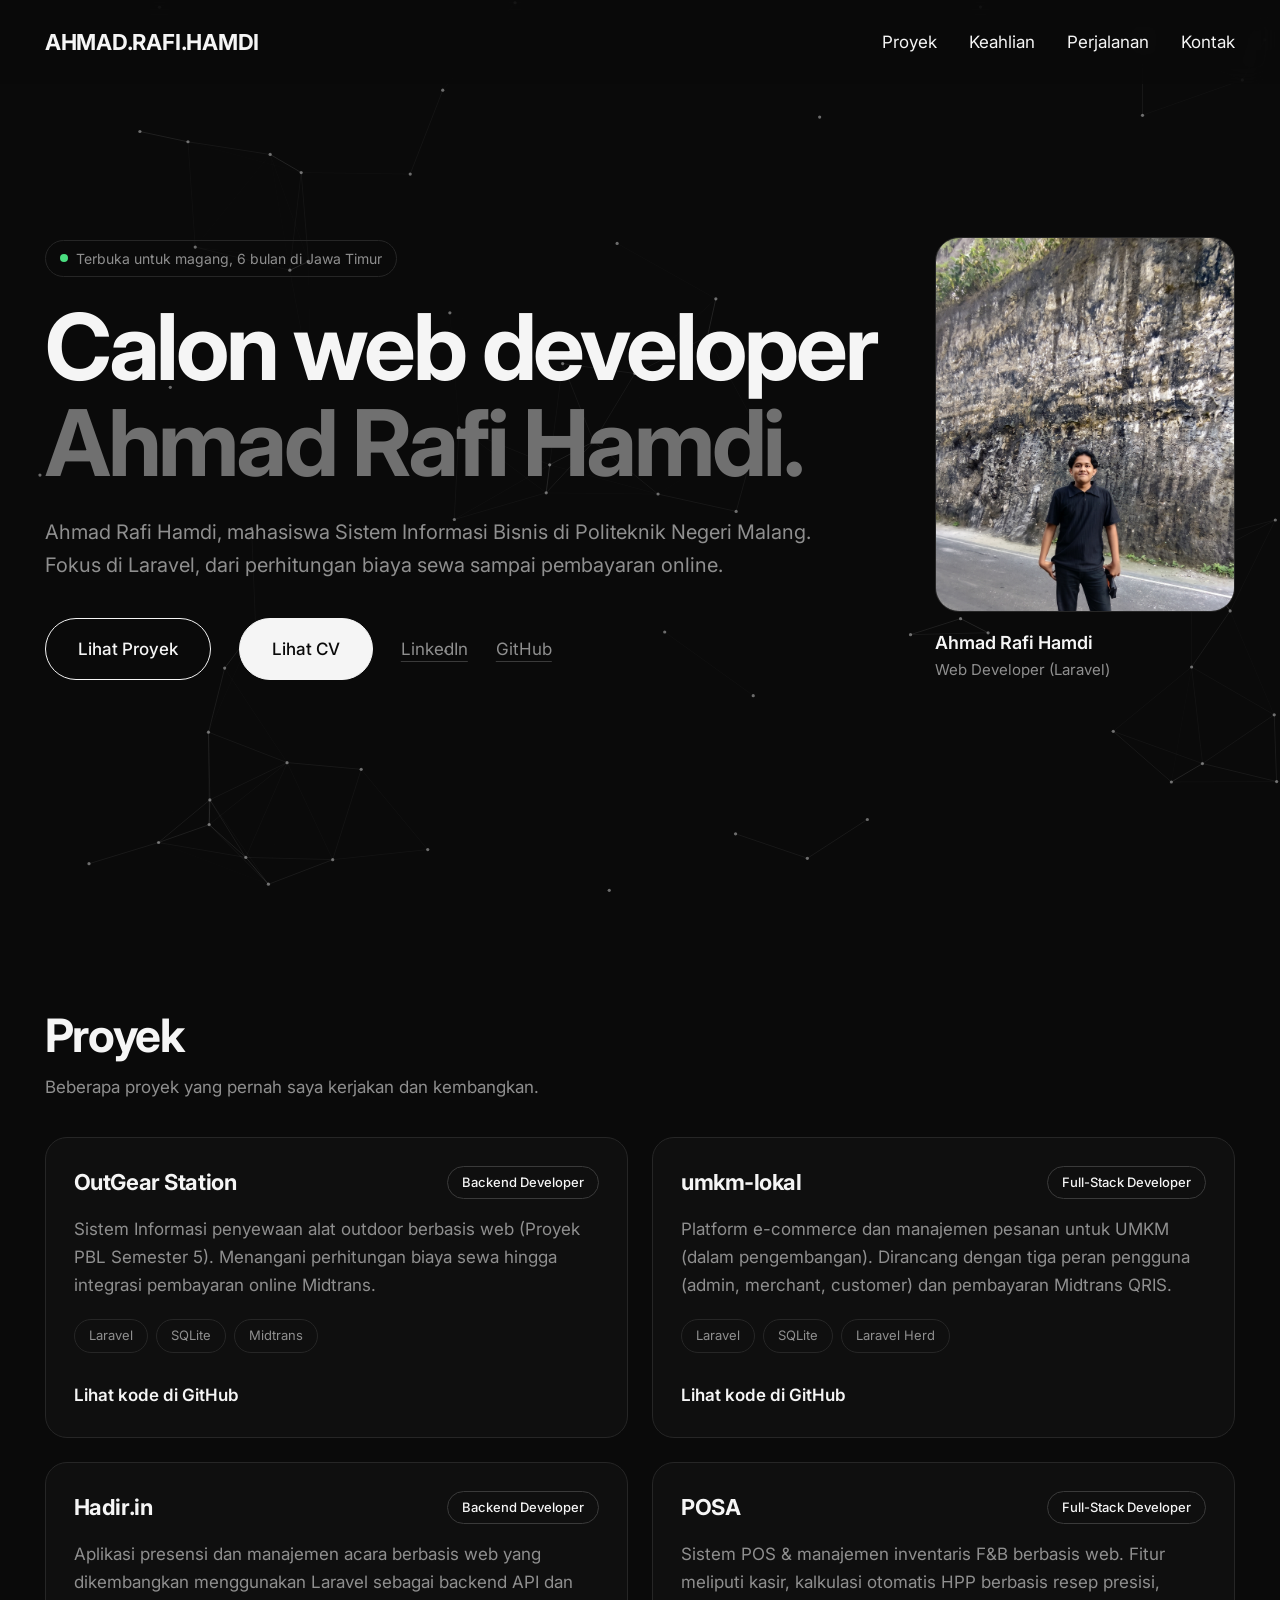
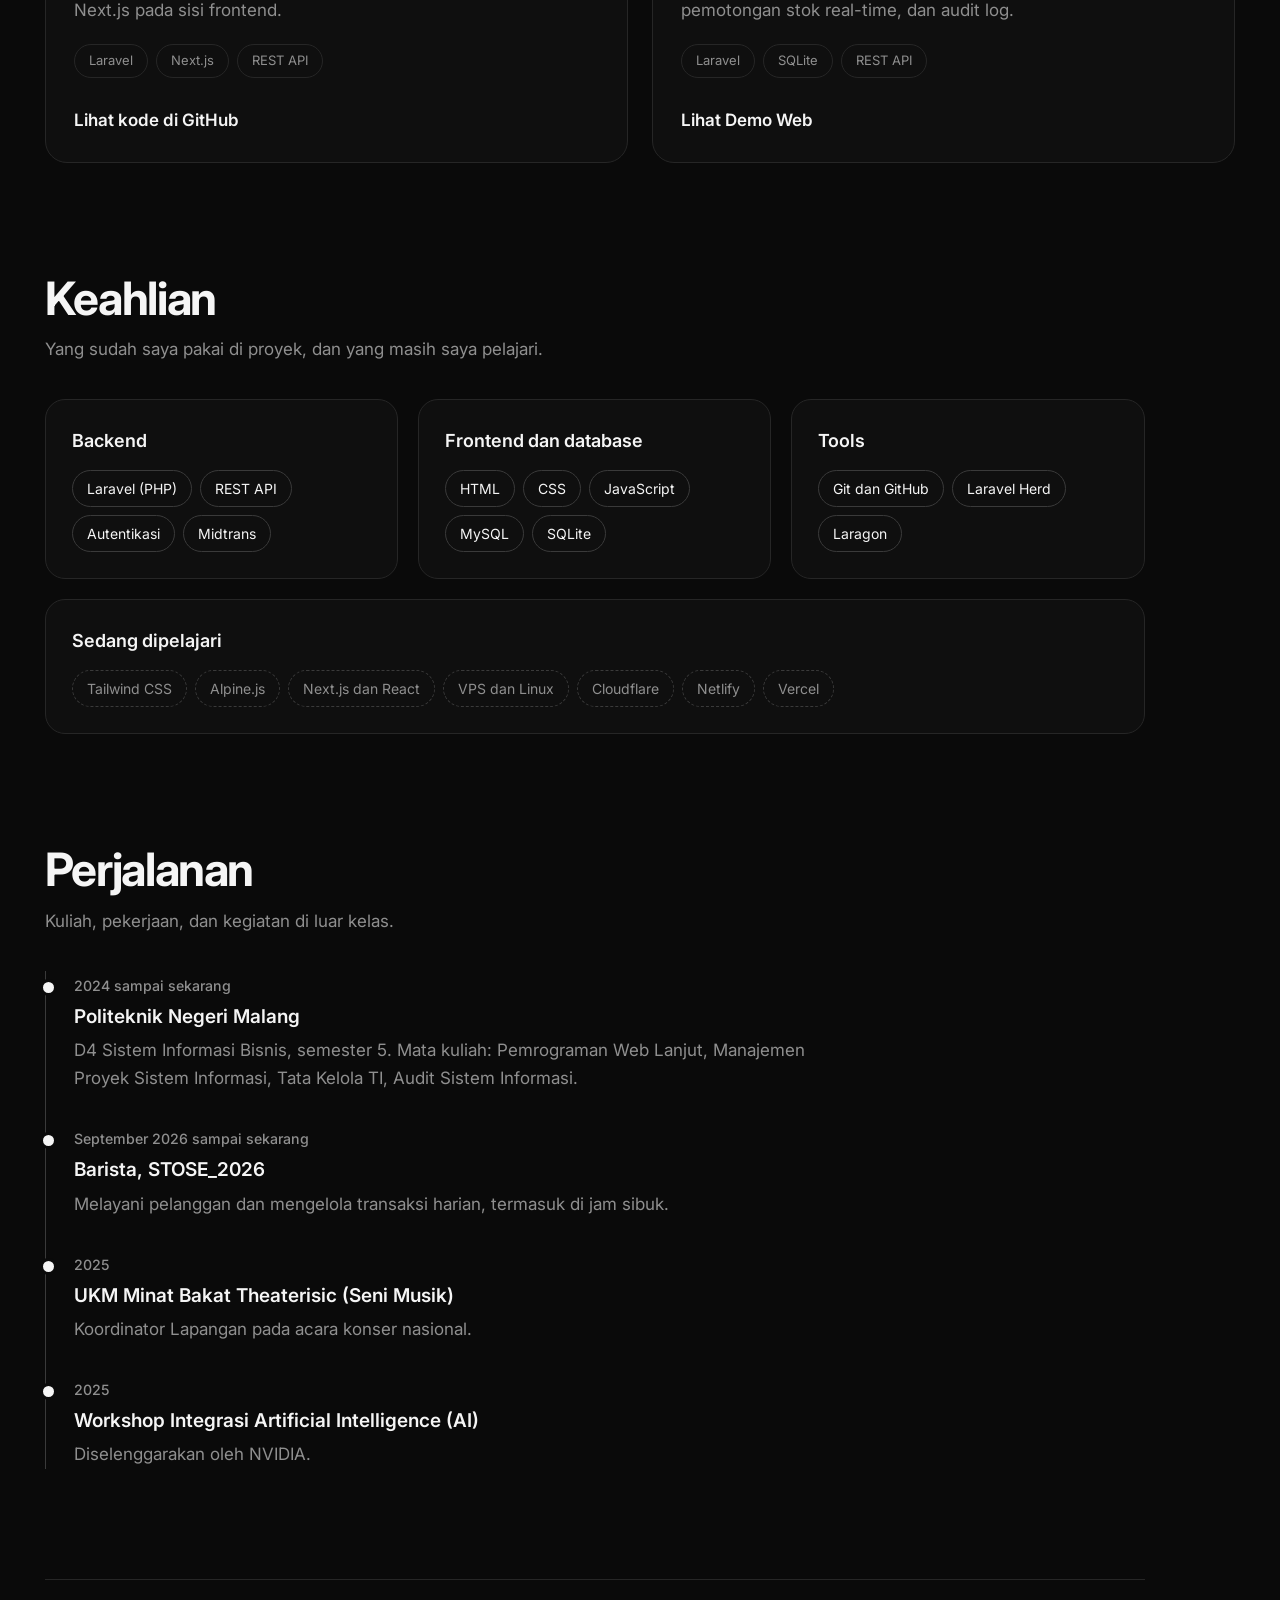
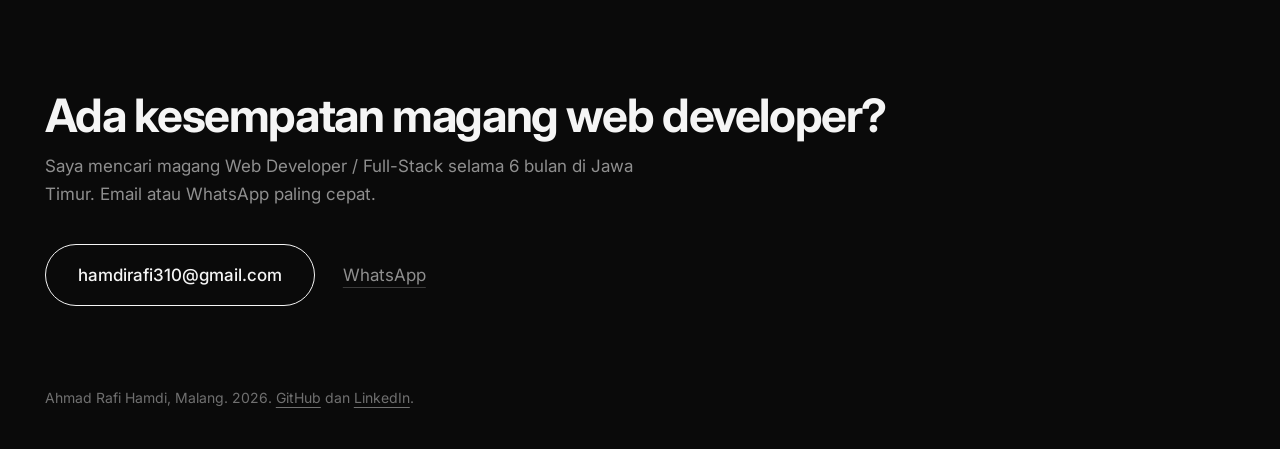
==== commit bc9393e0: "Menambahkan PWA, manifest, sw.js, dan ikon aplikasi" ====
--- a/index.html
+++ b/index.html
@@ -2,6 +2,7 @@
 <html lang="id">
 
 <head>
+  <link rel="manifest" href="manifest.json">
   <meta charset="utf-8">
   <meta name="viewport" content="width=device-width, initial-scale=1, viewport-fit=cover">
   <title>Ahmad Rafi Hamdi | Web Developer</title>
@@ -190,6 +191,11 @@
   </footer>
 
   <script src="script.js" defer></script>
+  <script>
+    if ('serviceWorker' in navigator) {
+      navigator.serviceWorker.register('sw.js');
+    }
+  </script>
 </body>
 
 </html>
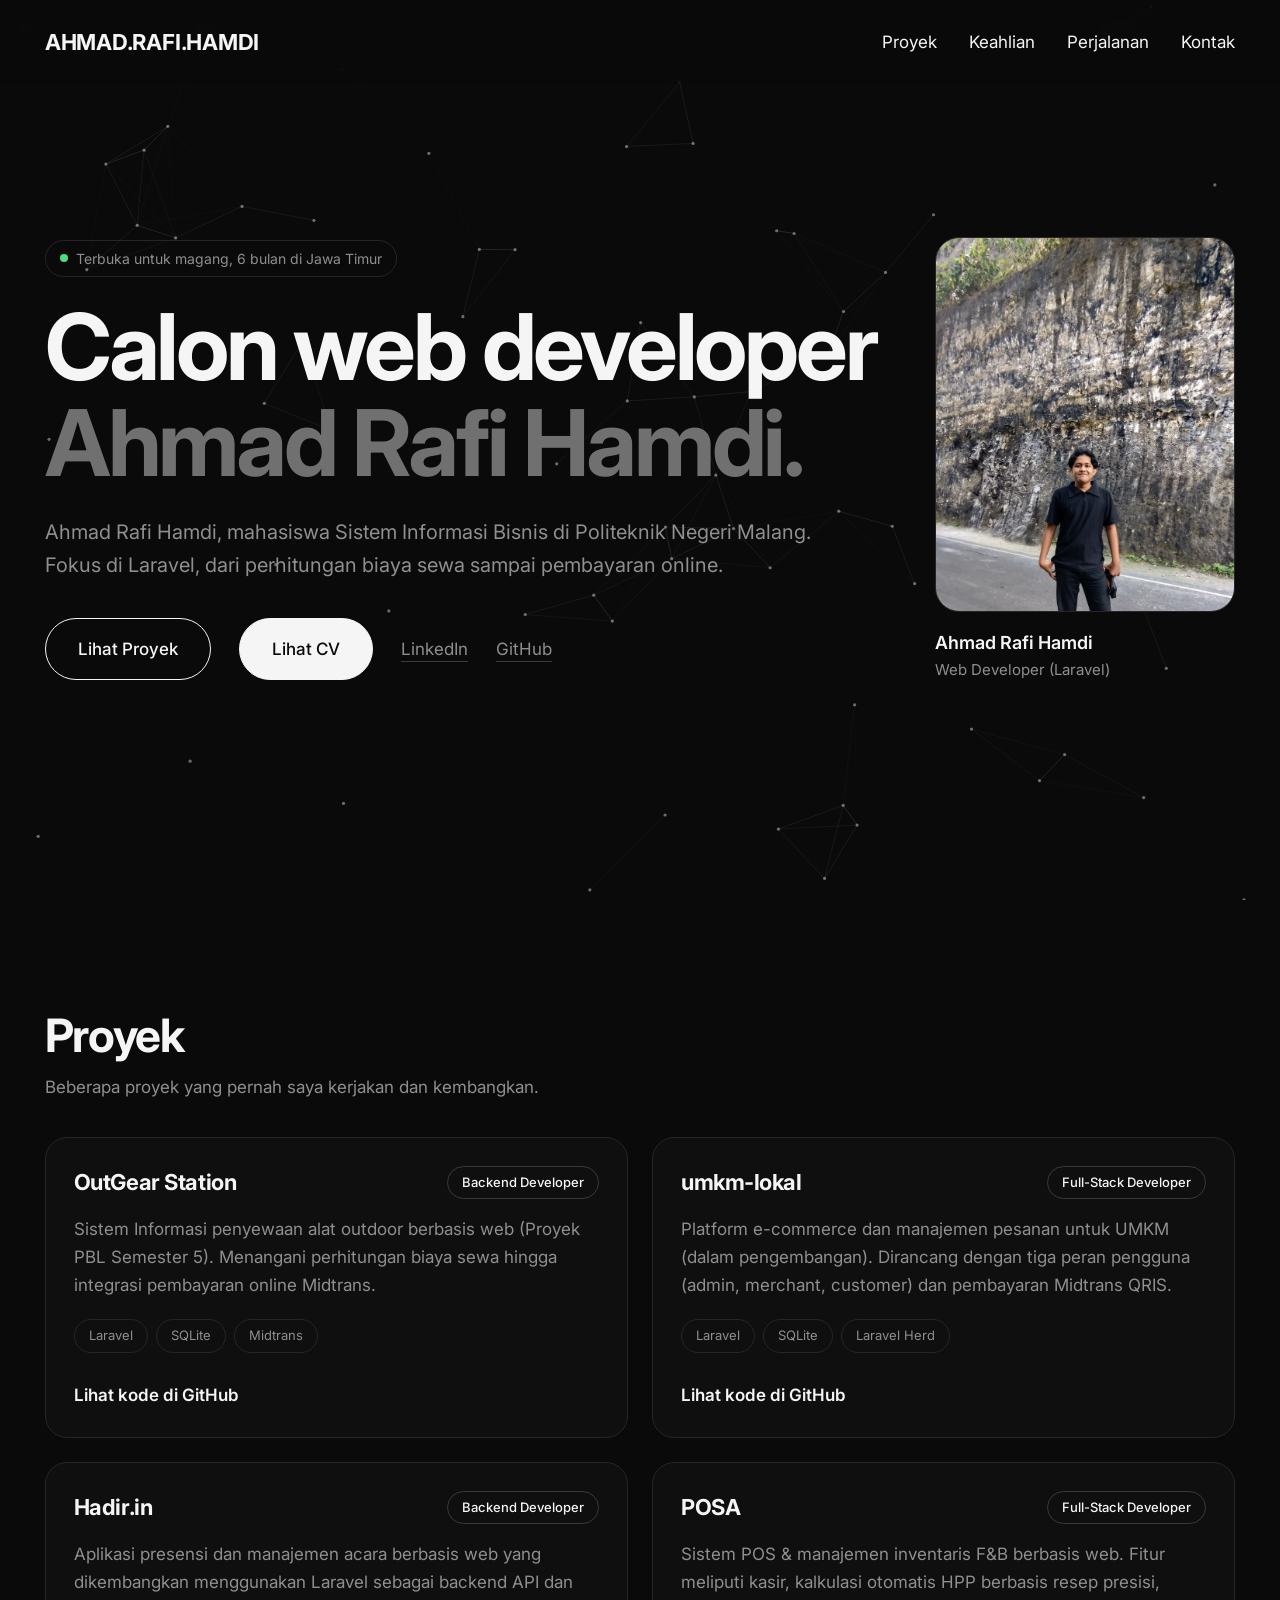
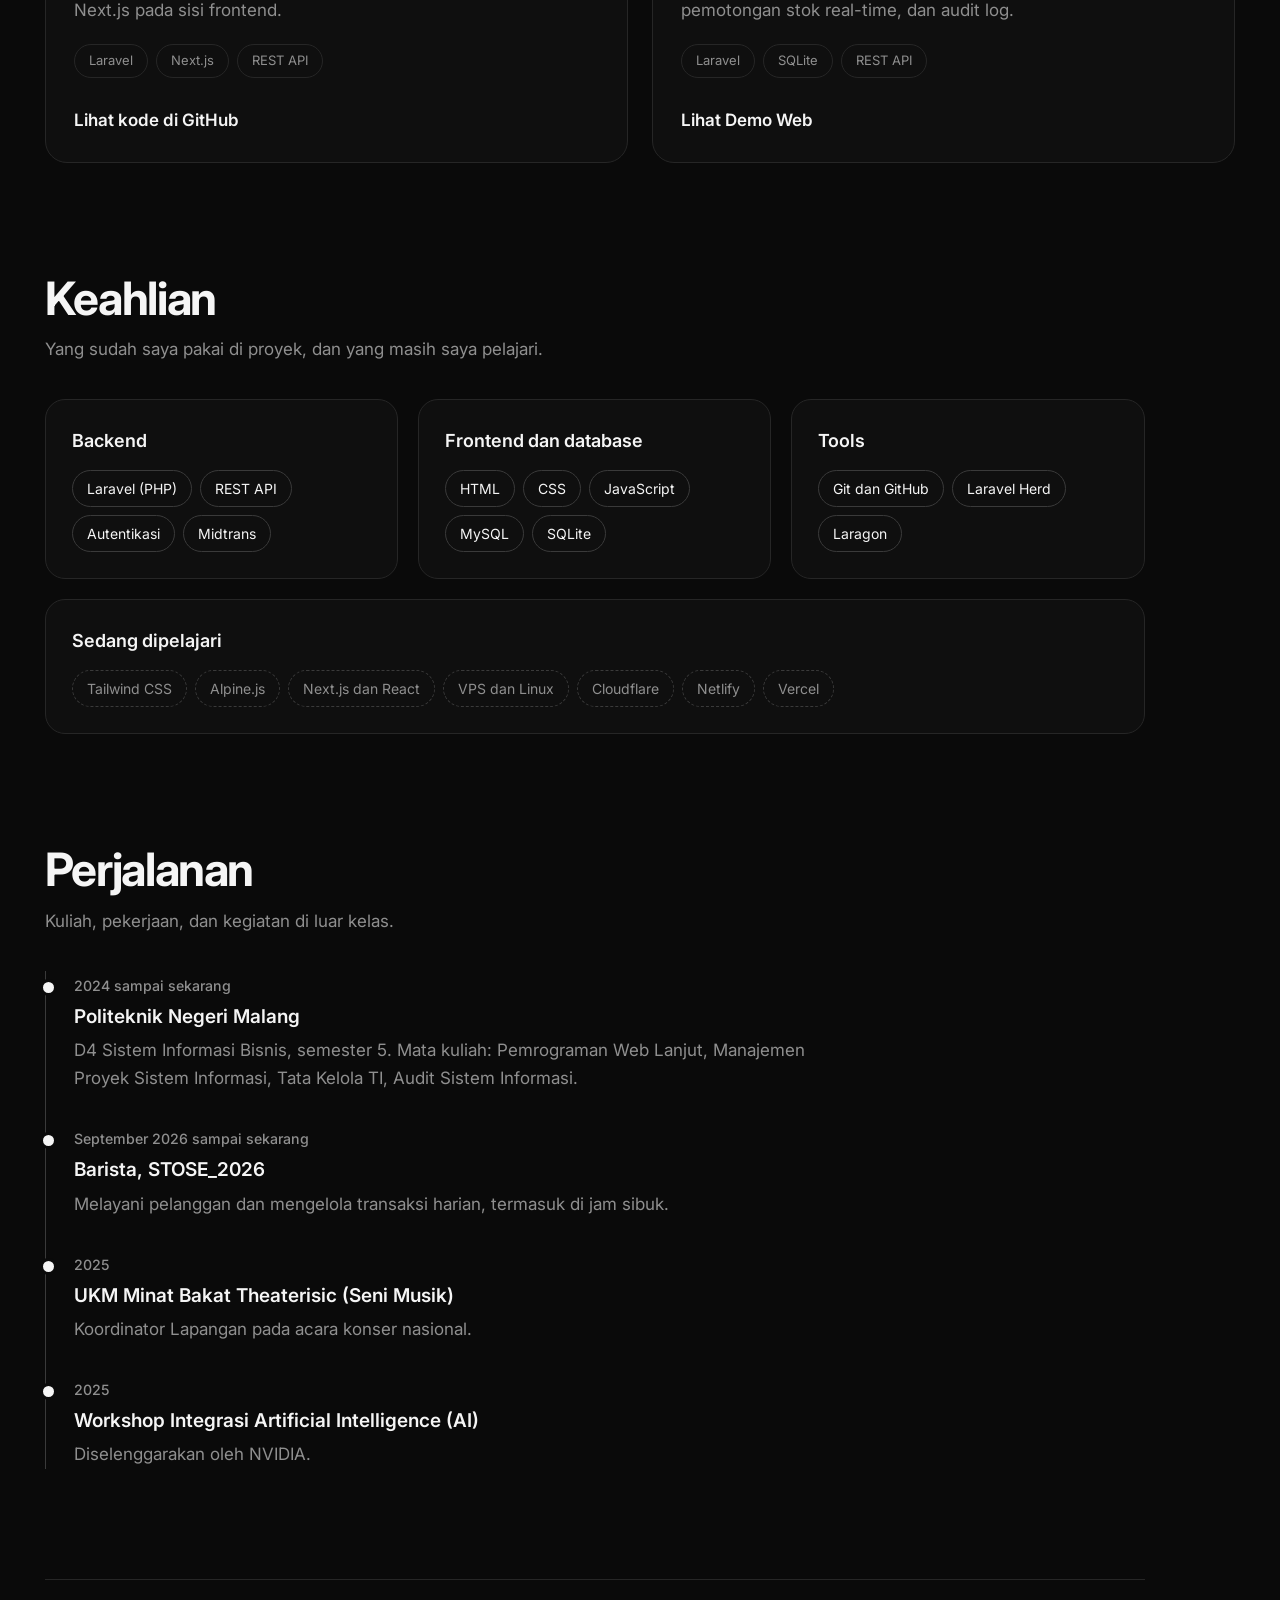
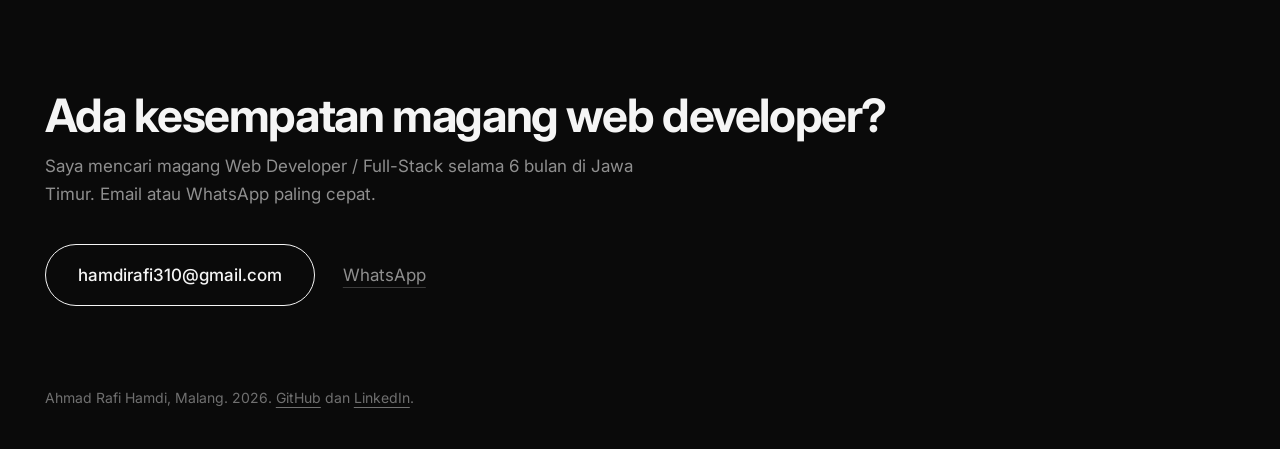
==== commit a5309429: "update portofolio" ====
--- a/index.html
+++ b/index.html
@@ -47,7 +47,7 @@
         <div class="aksi">
           <a class="btn" href="#proyek">Lihat Proyek</a>
           <!-- Buka CV di tab baru (Preview di browser) -->
-          <a class="btn isi" href="https://hamdirafi.github.io/Ahmad_Rafi_Hamdi/CV_Ahmad_Rafi_Hamdi (1).pdf"
+          <a class="btn isi" href="https://hamdirafi.github.io/Ahmad_Rafi_Hamdi/CV_Ahmad_Rafi_Hamdi.pdf"
             target="_blank">Lihat
             CV</a>
           <a class="tautan" href="https://www.linkedin.com/in/ahmad-rafi-hamdi-a902a7327/">LinkedIn</a>
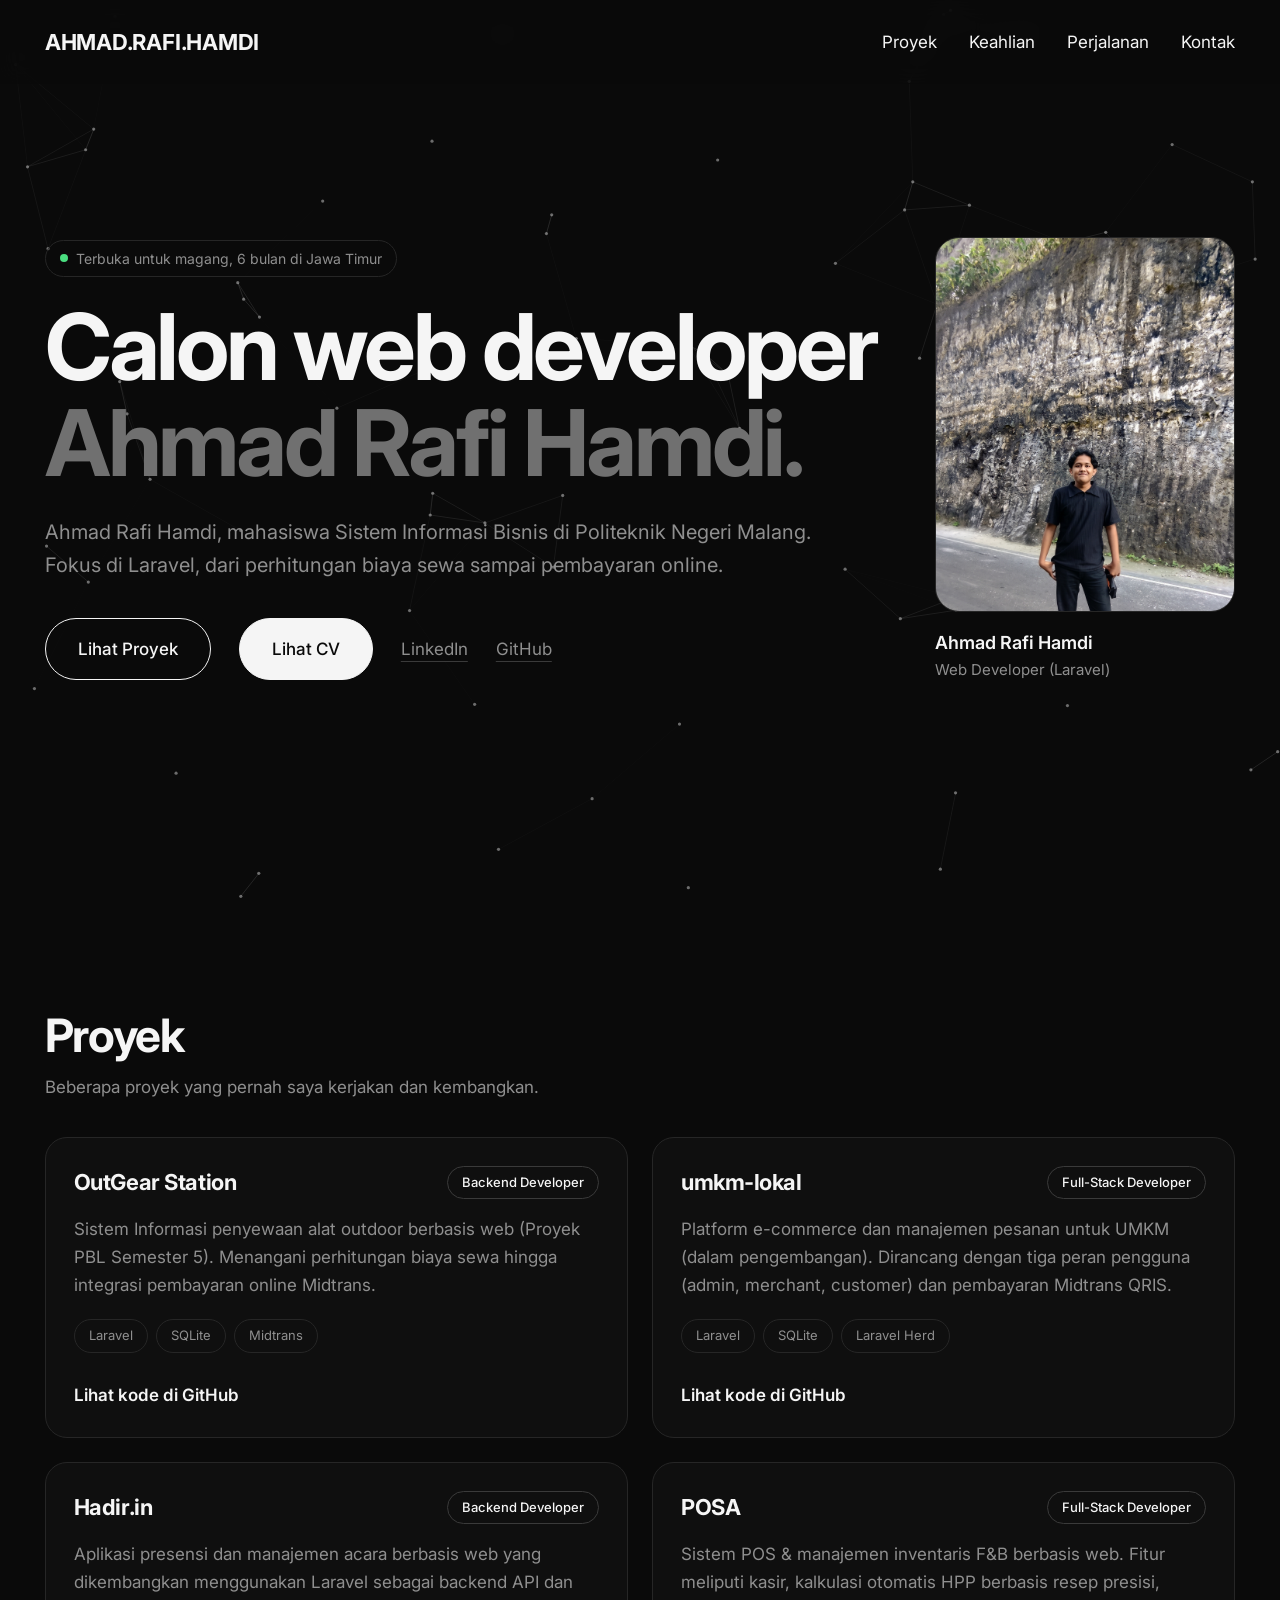
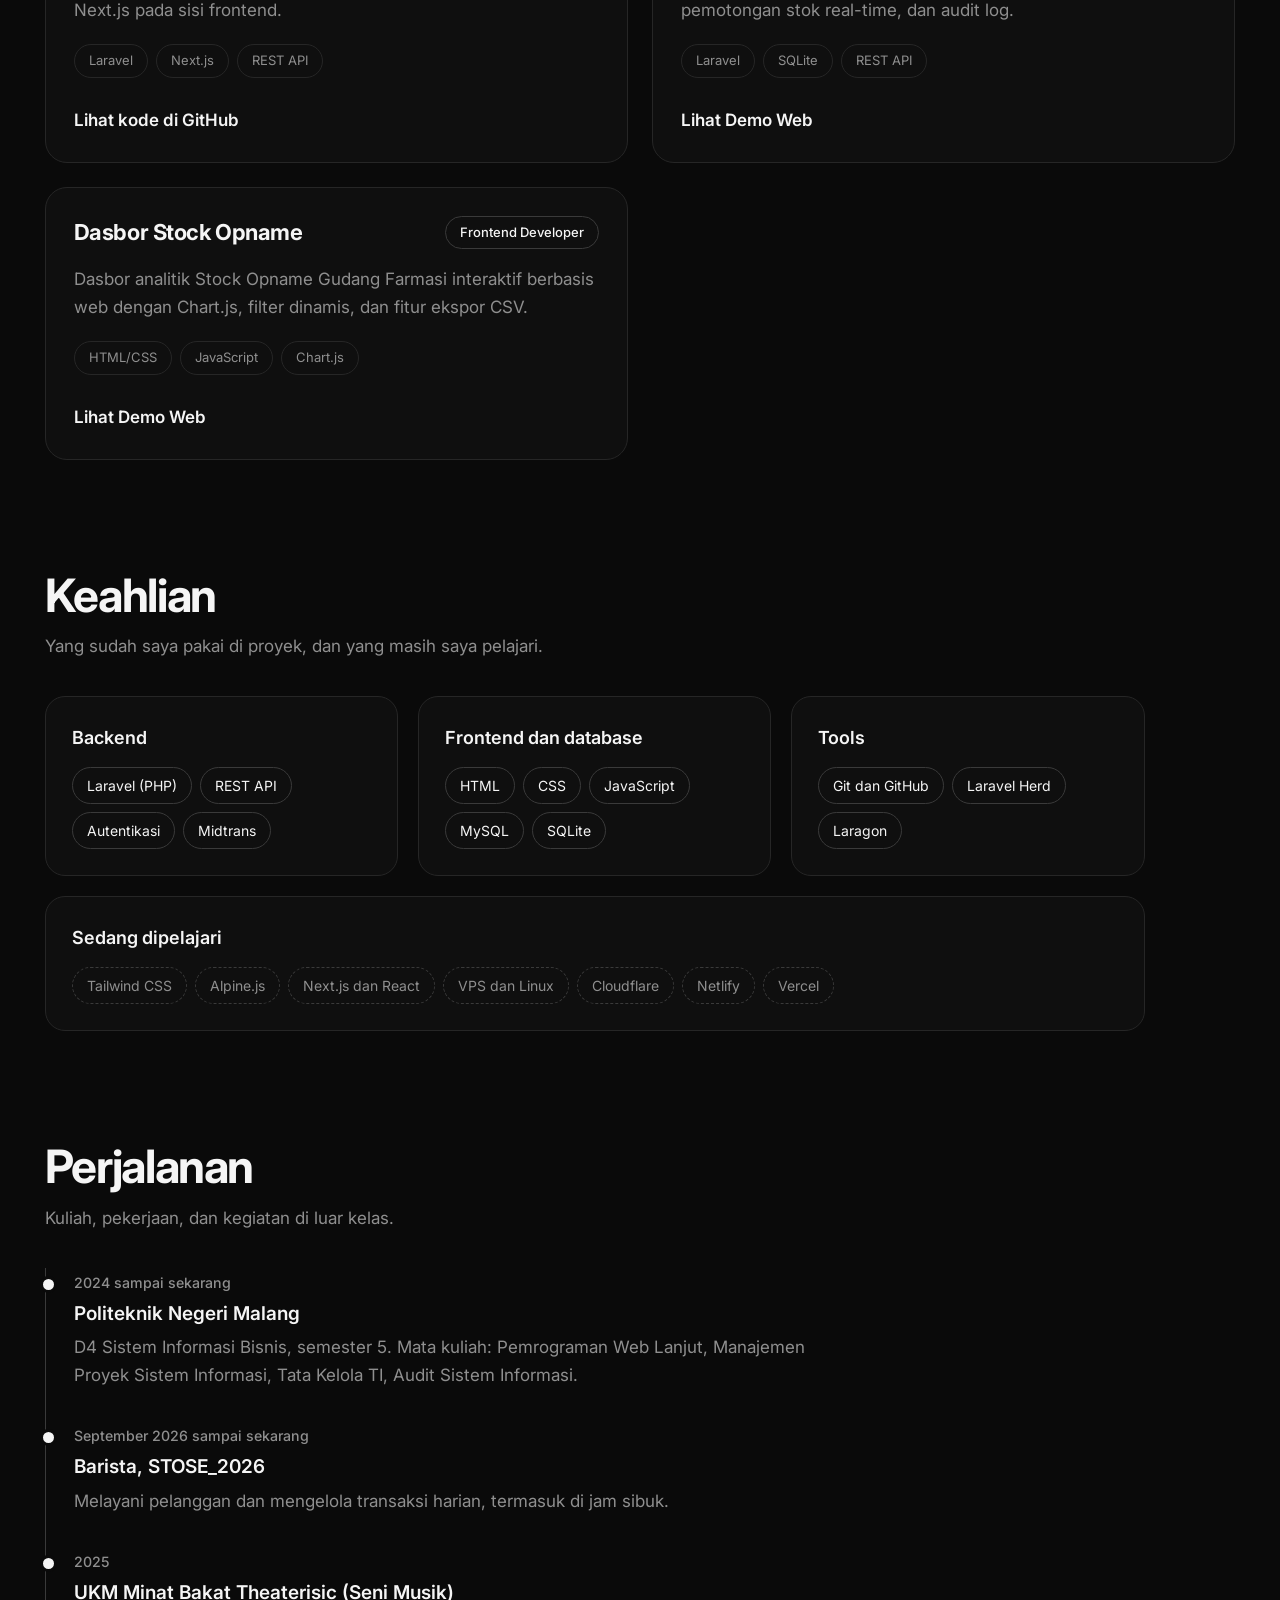
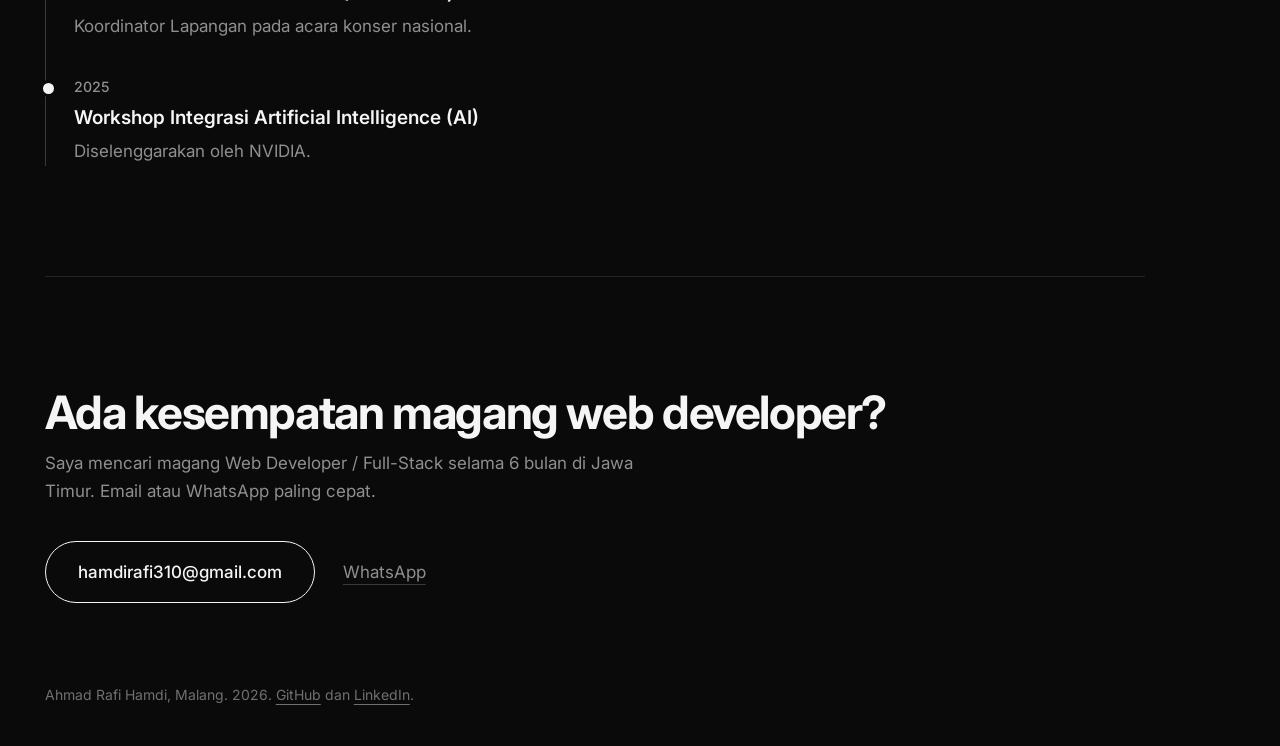
==== commit 4c596ec3: "tambah proyek dashboard stock opname ke portofolio" ====
--- a/index.html
+++ b/index.html
@@ -56,8 +56,8 @@
       </div>
       <div class="id">
         <!-- Foto: simpan di folder yang sama dengan file ini, dengan nama foto.jpeg
-           (nama foto.jpg, foto.png, atau foto.webp juga dicoba otomatis).
-           Kalau tidak ada yang cocok, tampil inisial RH. -->
+            (nama foto.jpg, foto.png, atau foto.webp juga dicoba otomatis).
+            Kalau tidak ada yang cocok, tampil inisial RH. -->
         <div class="foto">
           <span class="inisial" aria-hidden="true">RH</span>
           <img src="foto.jpeg" alt="Foto Ahmad Rafi Hamdi" width="400" height="500"
@@ -119,6 +119,18 @@
           <div class="tags"><span class="tag">Laravel</span><span class="tag">SQLite</span><span class="tag">REST
               API</span></div>
           <a class="repo" href="https://anantha1628.github.io/projek_bisnis/" target="_blank"
+            rel="noopener noreferrer">Lihat Demo Web</a>
+        </article>
+
+        <article class="kartu">
+          <div class="kartu-atas">
+            <h3>Dasbor Stock Opname</h3><span class="peran">Frontend Developer</span>
+          </div>
+          <p class="desc">Dasbor analitik Stock Opname Gudang Farmasi interaktif berbasis web dengan Chart.js, filter
+            dinamis, dan fitur ekspor CSV.</p>
+          <div class="tags"><span class="tag">HTML/CSS</span><span class="tag">JavaScript</span><span
+              class="tag">Chart.js</span></div>
+          <a class="repo" href="https://hamdirafi.github.io/dashboard-stock-opname-farmasi/" target="_blank"
             rel="noopener noreferrer">Lihat Demo Web</a>
         </article>
 
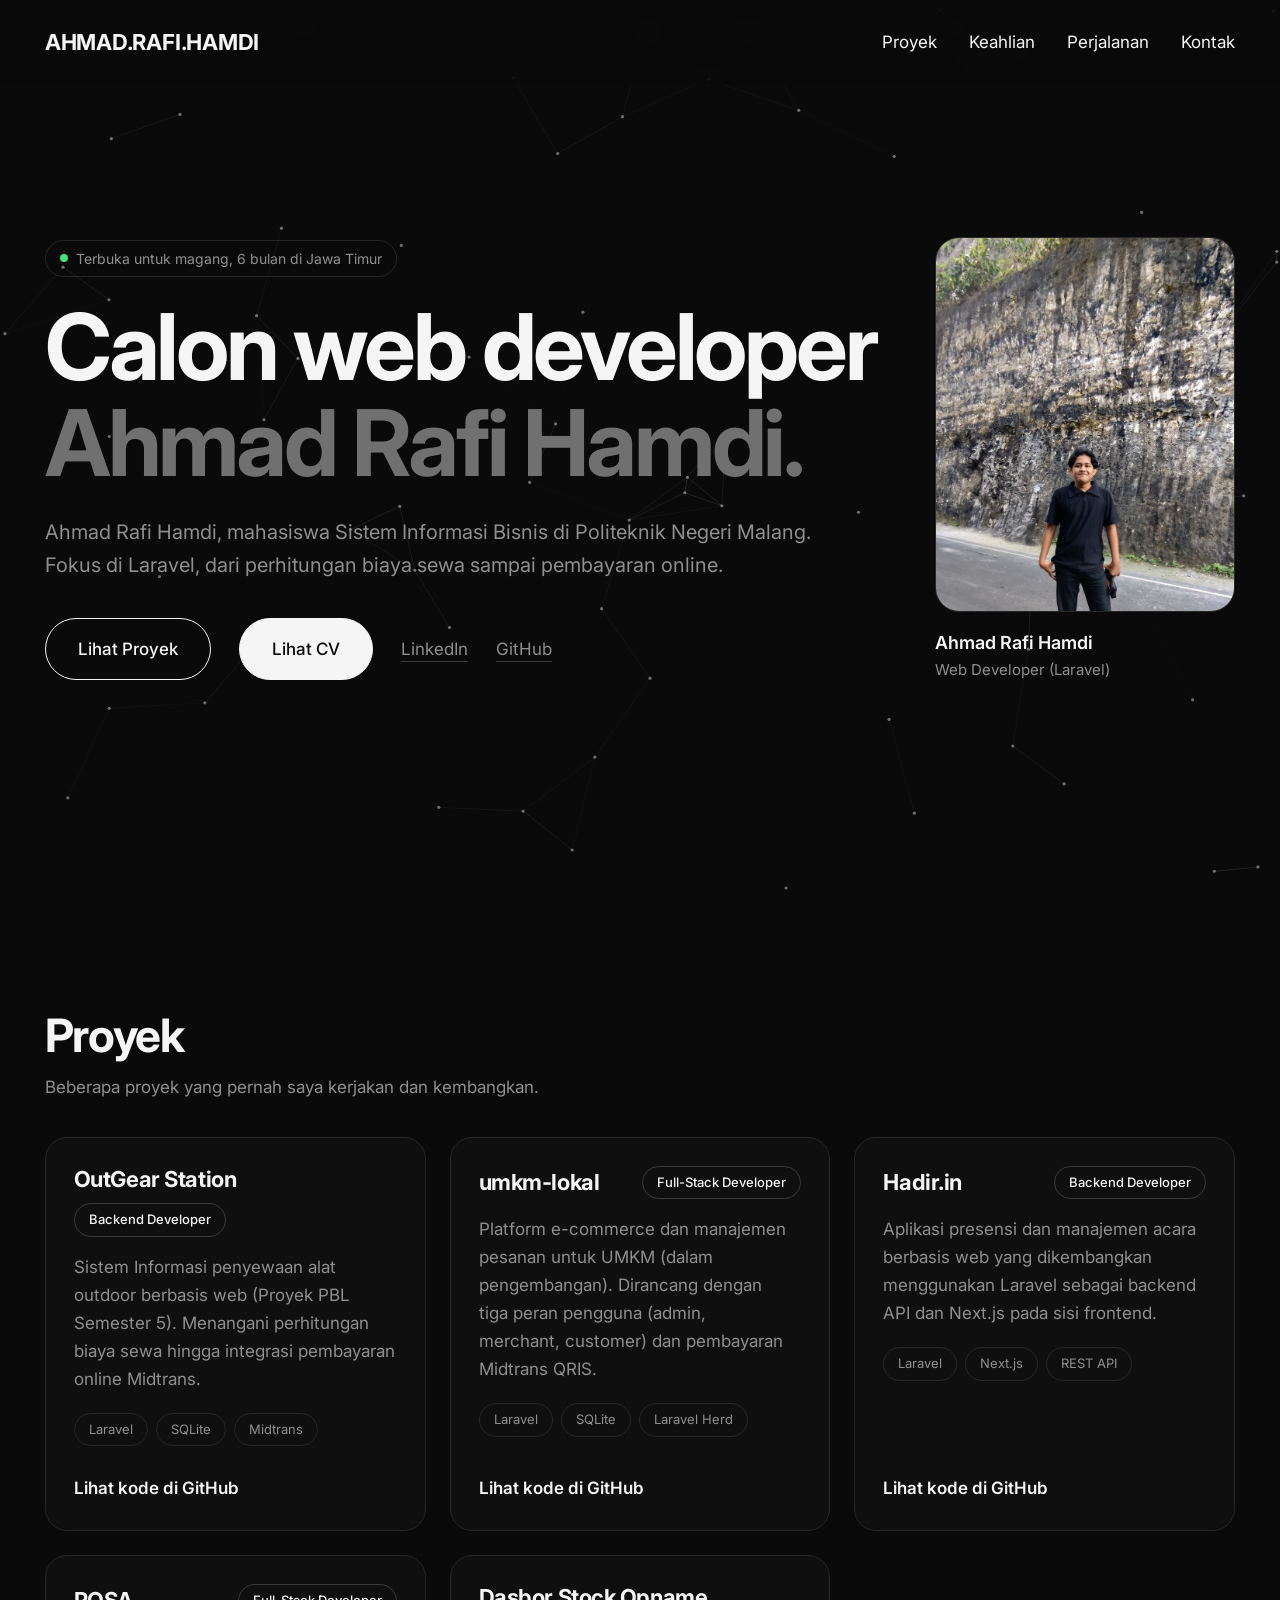
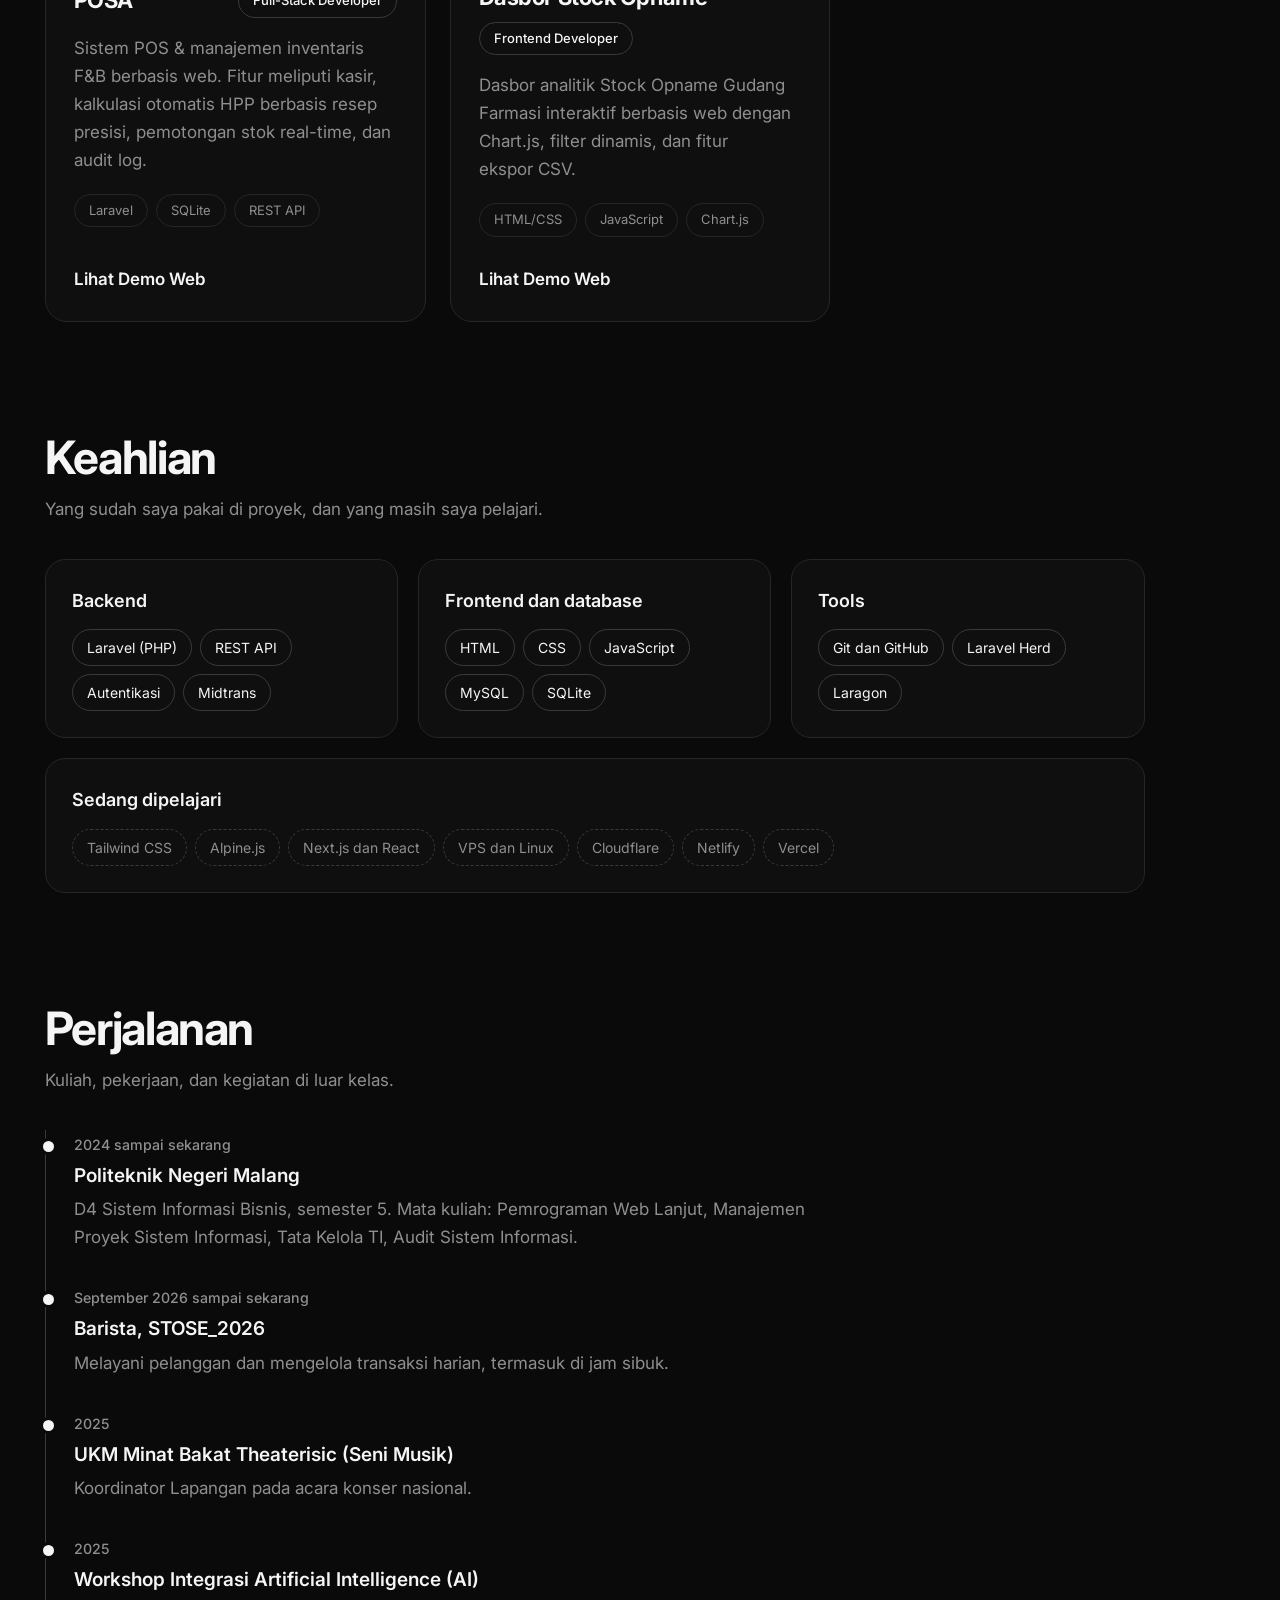
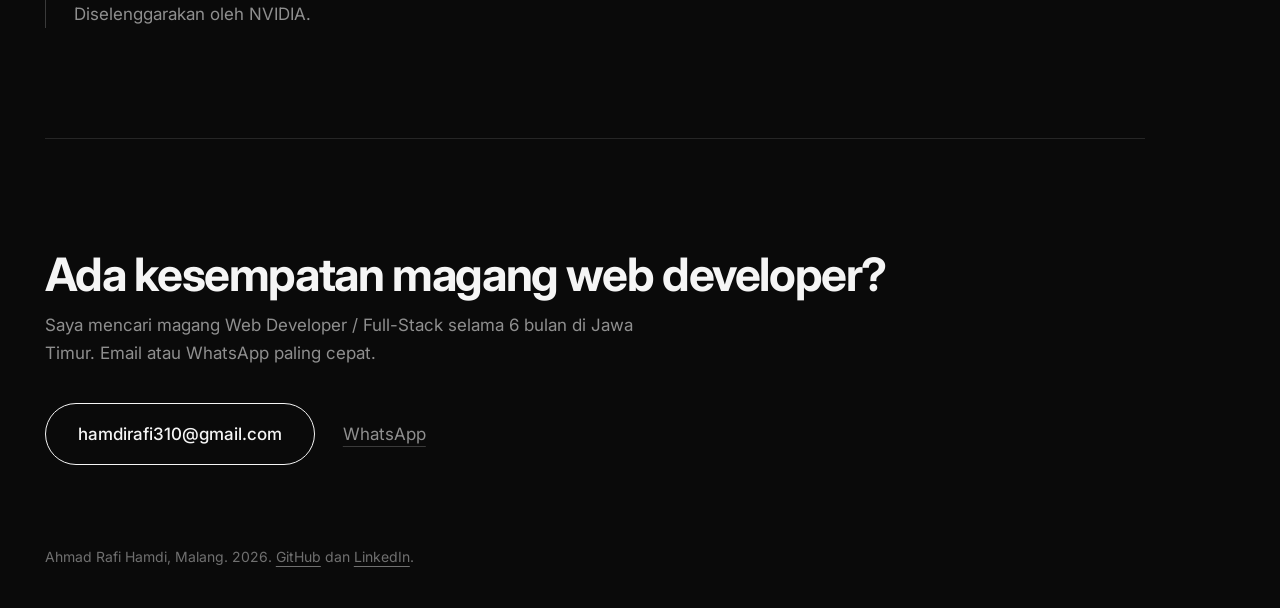
==== commit 3af55aba: "atur 5 proyek agar grid seimbang" ====
--- a/index.html
+++ b/index.html
@@ -19,6 +19,24 @@
   <link rel="preconnect" href="https://fonts.gstatic.com" crossorigin>
   <link href="https://fonts.googleapis.com/css2?family=Inter:wght@400;500;600;700&display=swap" rel="stylesheet">
   <link rel="stylesheet" href="style.css">
+  <style>
+    /* Styling tambahan untuk merapikan 5 kartu agar baris kedua seimbang di tengah */
+    @media (min-width: 980px) {
+      .kartu-grid {
+        display: grid;
+        grid-template-columns: repeat(3, minmax(0, 1fr));
+      }
+
+      /* Kartu ke-4 dan ke-5 (indeks 3 dan 4) diletakkan agar mengisi secara seimbang */
+      .kartu:nth-child(4) {
+        grid-column: 1 / 2;
+      }
+
+      .kartu:nth-child(5) {
+        grid-column: 2 / 3;
+      }
+    }
+  </style>
 </head>
 
 <body>
